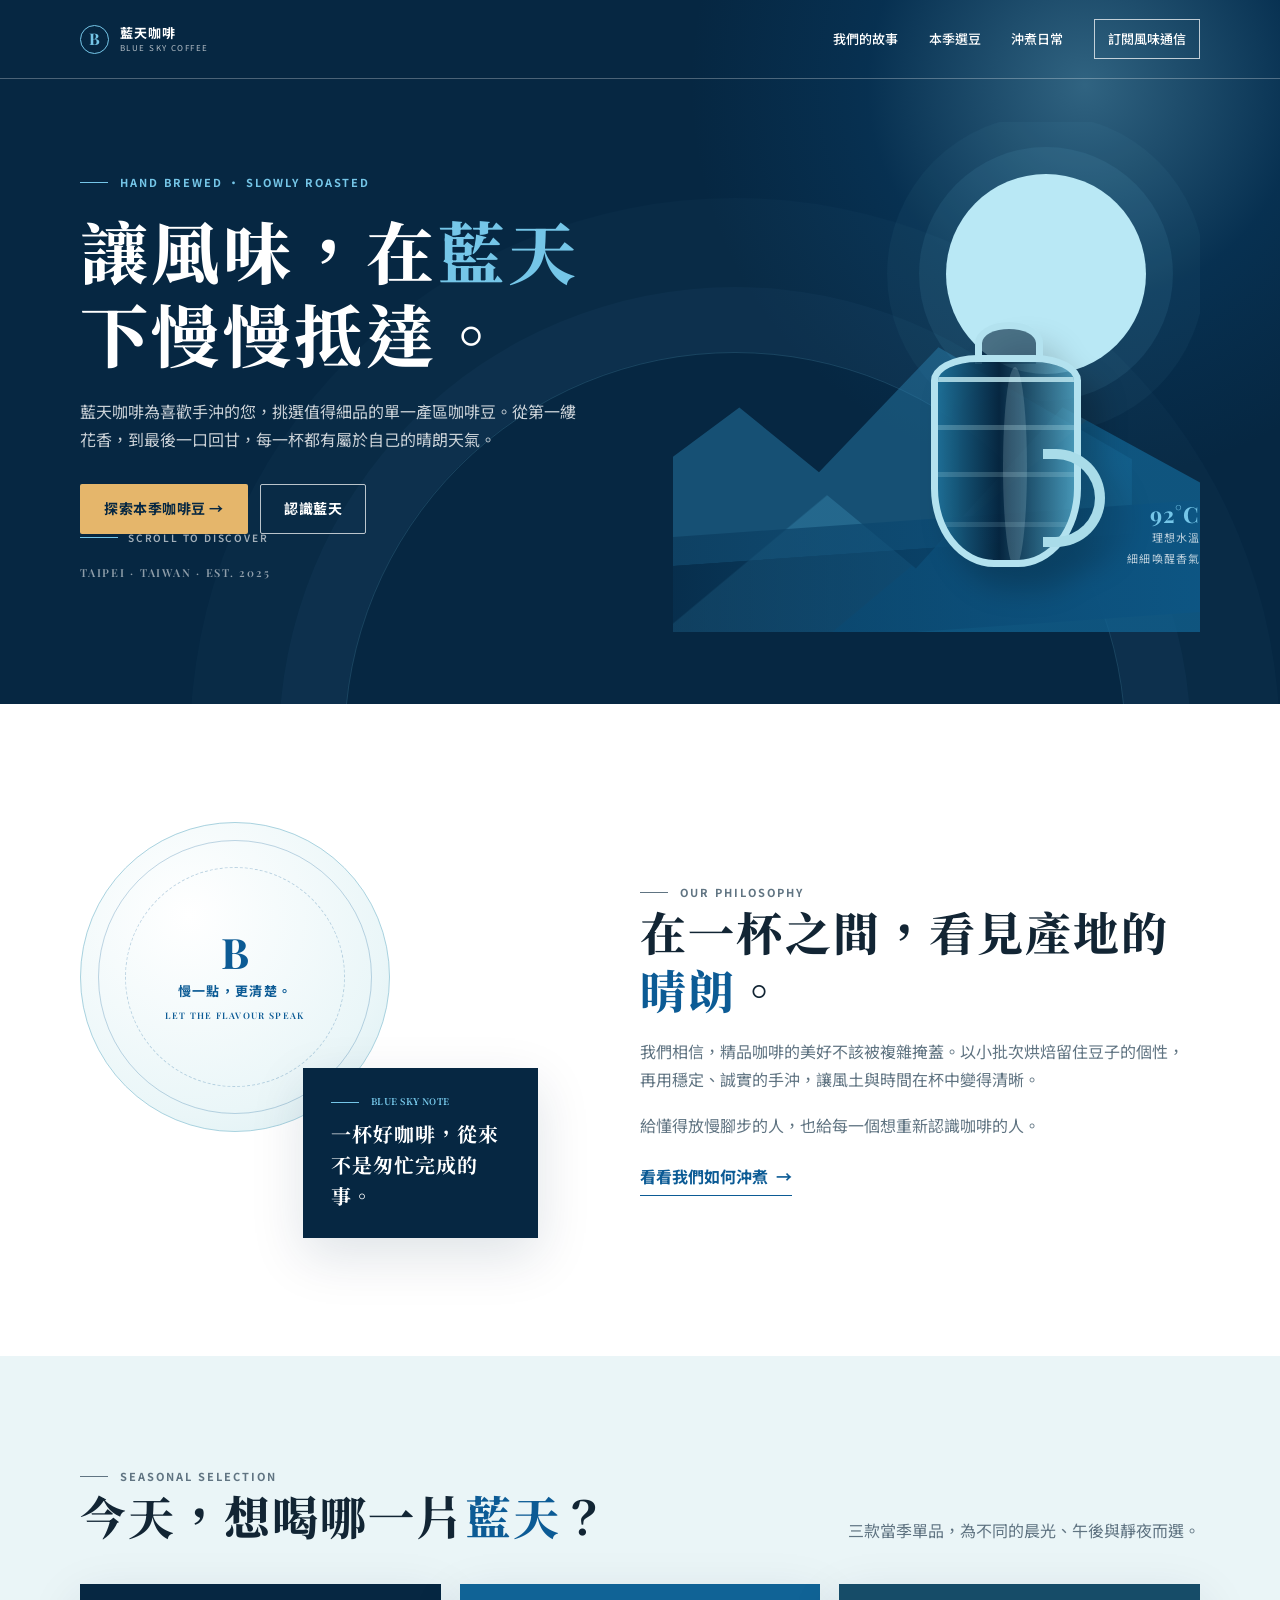
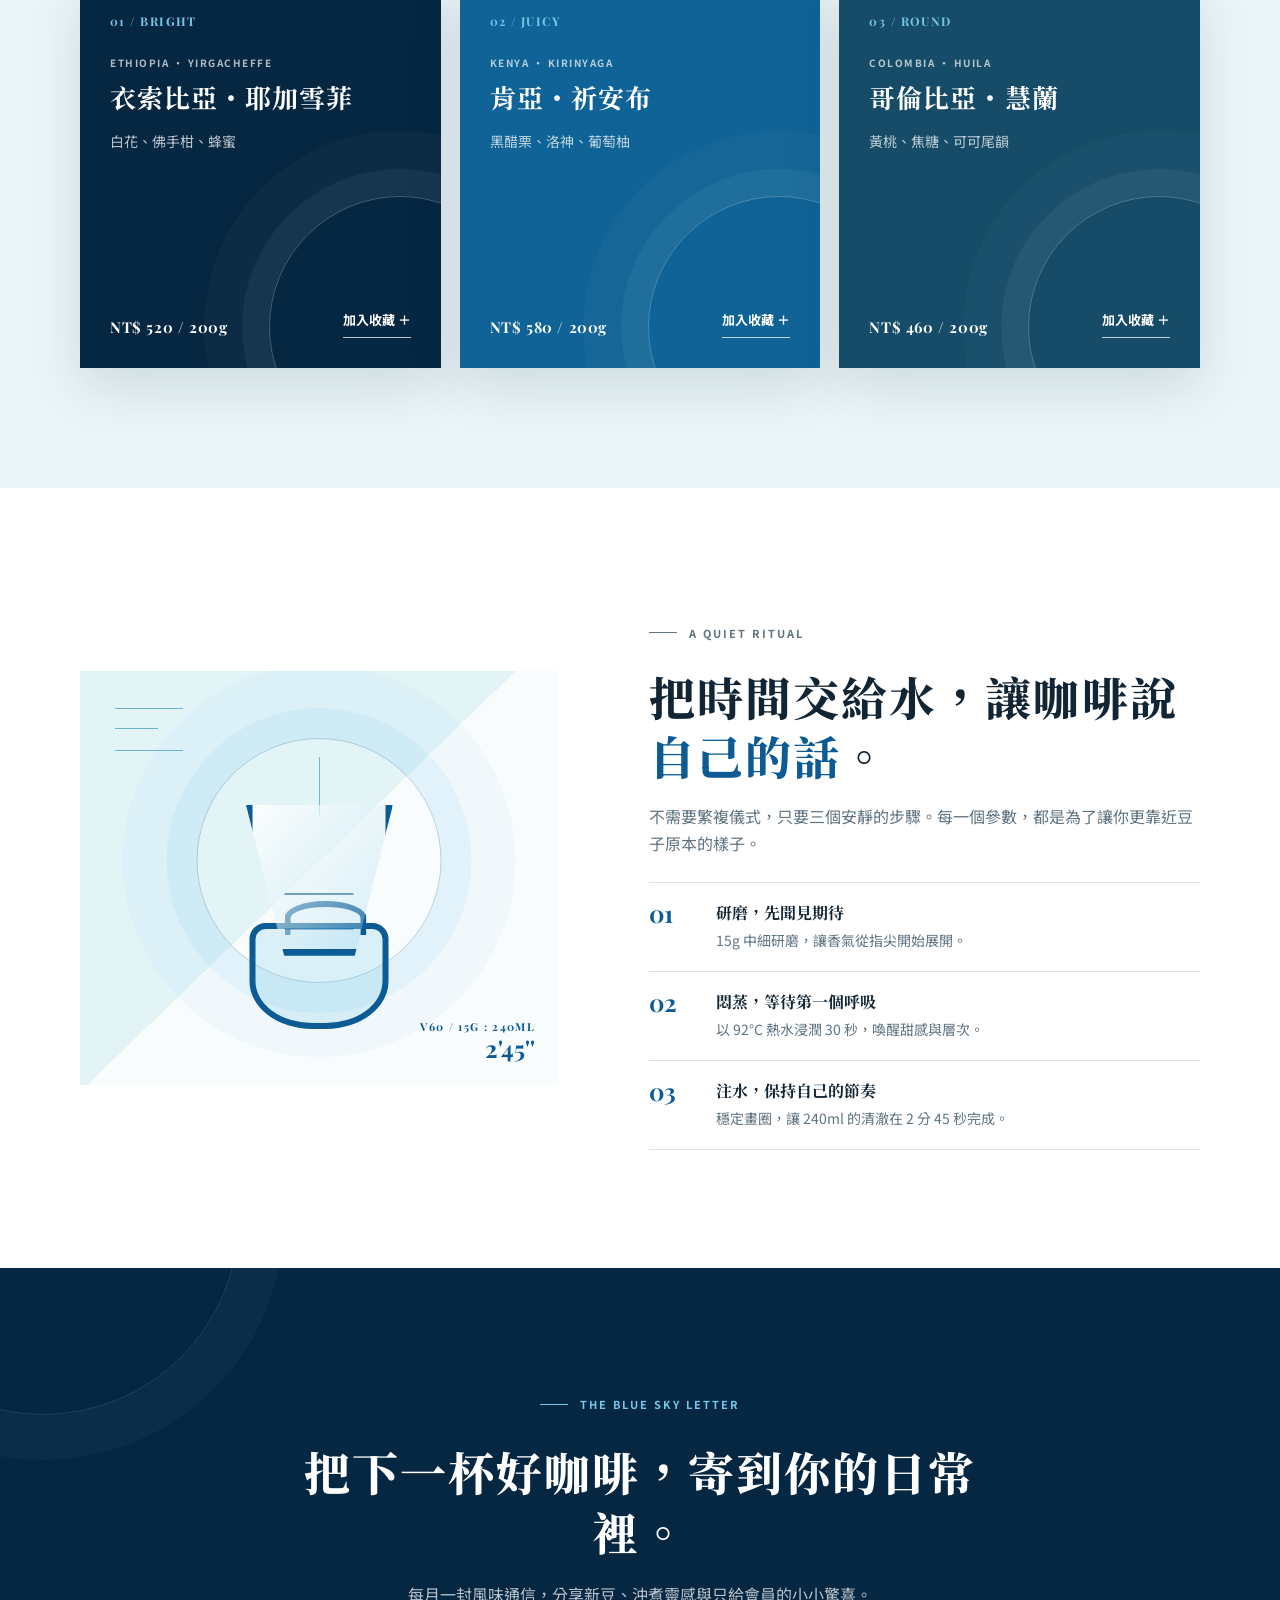
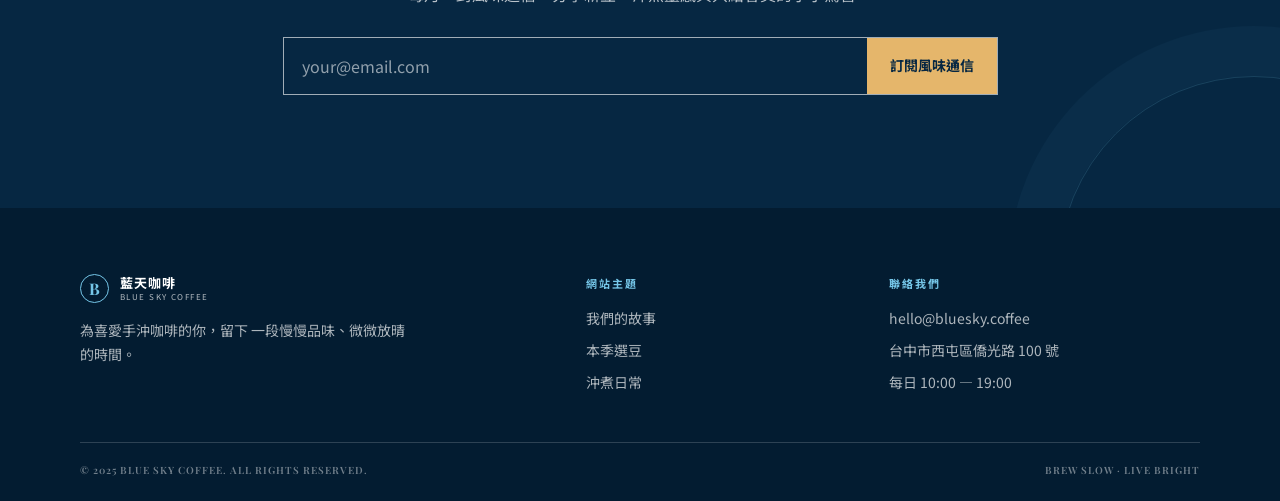
==== onepage/index.html @ cf9777ef "Initial commit" ====
<!doctype html>
<html lang="zh-Hant">
<head>
  <meta charset="UTF-8">
  <meta name="viewport" content="width=device-width, initial-scale=1.0">
  <meta name="description" content="藍天咖啡，為手沖咖啡愛好者挑選當季精品咖啡豆，讓每一杯都清澈、明亮、值得細品。">
  <title>藍天咖啡｜讓風味，慢慢抵達</title>
  <link rel="preconnect" href="https://fonts.googleapis.com">
  <link rel="preconnect" href="https://fonts.gstatic.com" crossorigin>
  <link href="https://fonts.googleapis.com/css2?family=Noto+Sans+TC:wght@400;500;600;700&family=Noto+Serif+TC:wght@600;700;800;900&family=Playfair+Display:wght@600;700&display=swap" rel="stylesheet">
  <style>
    :root {
      --navy: #062742;
      --blue: #0c5b95;
      --sky: #75c6e8;
      --mist: #eaf5f7;
      --cream: #fbfaf6;
      --ink: #122534;
      --muted: #607482;
      --line: #d7e4e8;
      --sand: #e5b66b;
      --shadow: 0 18px 50px rgba(6, 39, 66, .13);
    }

    * { box-sizing: border-box; }
    html { scroll-behavior: smooth; }
    body {
      margin: 0;
      color: var(--ink);
      background: var(--cream);
      font: 16px/1.7 "Noto Sans TC", sans-serif;
      -webkit-font-smoothing: antialiased;
    }
    a { color: inherit; text-decoration: none; }
    button, input { font: inherit; }
    button { cursor: pointer; }
    .wrap { width: min(1120px, calc(100% - 48px)); margin: 0 auto; }
    .eyebrow {
      display: flex;
      align-items: center;
      gap: 12px;
      margin: 0 0 18px;
      color: var(--blue);
      font-size: 11px;
      font-weight: 700;
      letter-spacing: .18em;
    }
    .eyebrow::before { width: 28px; height: 1px; background: currentColor; content: ""; }
    .section-title {
      margin: 0;
      font: 800 clamp(30px, 4vw, 46px)/1.28 "Noto Serif TC", serif;
      letter-spacing: .045em;
    }
    .text-blue { color: var(--blue); }
    .button, .outline-link {
      display: inline-flex;
      min-height: 50px;
      align-items: center;
      justify-content: center;
      padding: 10px 23px;
      border: 1px solid transparent;
      border-radius: 2px;
      font-size: 14px;
      font-weight: 700;
      letter-spacing: .04em;
      transition: transform .25s ease, background-color .25s ease, color .25s ease, border-color .25s ease;
    }
    .button:hover, .outline-link:hover { transform: translateY(-2px); }
    .button--sand { color: var(--navy); background: var(--sand); }
    .button--sand:hover { background: #f1cb8b; }
    .button--dark { color: var(--navy); background: #fff; }
    .outline-link { border-color: rgba(255,255,255,.72); color: #fff; }
    .outline-link:hover { color: var(--navy); background: #fff; }
    :focus-visible { outline: 3px solid var(--sky); outline-offset: 4px; }

    /* Header & hero */
    .site-header { position: absolute; z-index: 20; top: 0; left: 0; width: 100%; border-bottom: 1px solid rgba(255,255,255,.28); }
    .nav { min-height: 78px; display: flex; align-items: center; justify-content: space-between; gap: 20px; }
    .brand { display: inline-flex; align-items: center; gap: 11px; color: #fff; }
    .brand-mark { width: 29px; height: 29px; display: grid; place-items: center; border: 1px solid var(--sky); border-radius: 50%; color: var(--sky); font: 700 16px/1 "Playfair Display", serif; }
    .brand-copy { display: grid; line-height: 1.05; }
    .brand-copy strong { font-size: 13px; letter-spacing: .08em; }
    .brand-copy small { margin-top: 4px; font-size: 8px; letter-spacing: .18em; opacity: .7; }
    .nav-links { display: flex; align-items: center; gap: clamp(16px, 2.4vw, 31px); }
    .nav-links a { position: relative; color: #fff; font-size: 13px; font-weight: 500; white-space: nowrap; }
    .nav-links a:not(.nav-cta)::after { position: absolute; right: 0; bottom: -5px; left: auto; width: 0; height: 1px; background: var(--sky); content: ""; transition: width .25s ease; }
    .nav-links a:not(.nav-cta):hover::after { right: auto; left: 0; width: 100%; }
    .nav-links .nav-cta { padding: 8px 13px; border: 1px solid rgba(255,255,255,.72); }
    .nav-links .nav-cta:hover { color: var(--navy); background: #fff; }
    .menu-toggle { display: none; width: 42px; height: 42px; border: 1px solid rgba(255,255,255,.7); color: #fff; background: transparent; font-size: 23px; line-height: 1; }

    .hero { position: relative; min-height: 704px; overflow: hidden; color: #fff; background: var(--navy); isolation: isolate; }
    .hero::before { position: absolute; z-index: -2; top: -320px; right: -210px; width: 810px; height: 810px; border-radius: 50%; background: radial-gradient(circle, rgba(117,198,232,.38), rgba(12,91,149,.18) 38%, transparent 69%); content: ""; }
    .hero::after { position: absolute; z-index: -1; right: 12%; bottom: -430px; width: 780px; height: 780px; border: 1px solid rgba(117,198,232,.18); border-radius: 50%; box-shadow: 0 0 0 65px rgba(117,198,232,.035), 0 0 0 154px rgba(117,198,232,.025); content: ""; }
    .hero-grid { min-height: 704px; display: grid; grid-template-columns: 1.02fr .98fr; gap: 45px; align-items: center; padding: 122px 0 72px; }
    .hero-copy { position: relative; z-index: 2; }
    .hero .eyebrow { color: var(--sky); }
    .hero h1 { max-width: 650px; margin: 0 0 23px; font: 800 clamp(42px, 5.5vw, 68px)/1.22 "Noto Serif TC", serif; letter-spacing: .05em; }
    .hero h1 span { color: var(--sky); }
    .hero-lede { max-width: 500px; margin: 0; color: rgba(255,255,255,.79); font-size: 16px; }
    .hero-actions { display: flex; flex-wrap: wrap; gap: 12px; margin-top: 31px; }
    .hero-note { margin: 31px 0 0; color: rgba(255,255,255,.55); font: 600 11px/1.5 "Playfair Display", serif; letter-spacing: .16em; }
    .scroll-cue { position: absolute; bottom: 35px; left: 0; display: flex; align-items: center; gap: 10px; color: rgba(255,255,255,.63); font-size: 10px; font-weight: 600; letter-spacing: .18em; }
    .scroll-cue::before { width: 38px; height: 1px; background: var(--sky); content: ""; }

    .hero-art { position: relative; align-self: stretch; min-height: 470px; overflow: hidden; }
    .hero-art .sun { position: absolute; top: 52px; right: 54px; width: clamp(138px, 18vw, 200px); aspect-ratio: 1; border-radius: 50%; background: #b9e8f5; box-shadow: 0 0 0 27px rgba(117,198,232,.09), 0 0 0 59px rgba(117,198,232,.045); }
    .mountain { position: absolute; right: -11%; bottom: 6px; width: 116%; height: 260px; transform: skewY(-9deg); transform-origin: right bottom; background: linear-gradient(146deg, transparent 0 27%, rgba(61,145,184,.36) 27.3% 48%, rgba(17,97,143,.77) 48.3%); clip-path: polygon(0 62%, 28% 20%, 44% 57%, 68% 4%, 100% 57%, 100% 100%, 0 100%); }
    .mountain--back { right: 13%; bottom: 98px; width: 108%; height: 220px; opacity: .46; transform: skewY(-4deg); background: #2a81ae; clip-path: polygon(0 84%, 31% 30%, 45% 62%, 66% 9%, 100% 66%, 100% 100%, 0 100%); }
    .horizon { position: absolute; right: -4%; bottom: 0; width: 116%; height: 112px; background: linear-gradient(90deg, rgba(7,45,75,.5), #0d5684); transform: skewY(-4deg); }
    .coffee-vessel { position: absolute; z-index: 4; right: 18%; bottom: 36px; width: 192px; height: 274px; filter: drop-shadow(18px 22px 14px rgba(0,0,0,.22)); }
    .vessel-neck { position: absolute; top: 0; left: 62px; width: 68px; height: 42px; border: 7px solid #b3e2ef; border-bottom: 0; border-radius: 50% 50% 0 0; background: rgba(6,39,66,.62); }
    .vessel-body { position: absolute; top: 33px; left: 18px; width: 150px; height: 212px; border: 7px solid #b3e2ef; border-radius: 31% 31% 42% 42% / 12% 12% 37% 37%; background: linear-gradient(90deg, rgba(30,112,151,.9), rgba(5,35,60,.9) 45%, rgba(83,167,198,.8)); overflow: hidden; }
    .vessel-body::before { position: absolute; top: 15px; left: 0; width: 100%; height: 5px; background: rgba(197,237,244,.8); box-shadow: 0 48px rgba(197,237,244,.25), 0 95px rgba(197,237,244,.18), 0 145px rgba(197,237,244,.13); content: ""; }
    .vessel-body::after { position: absolute; top: 5px; left: 48%; width: 24px; height: 200px; border-radius: 50%; background: rgba(218,247,251,.17); content: ""; }
    .vessel-handle { position: absolute; right: 0; bottom: 49px; width: 62px; height: 98px; border: 10px solid #a9dce9; border-left: 0; border-radius: 0 53px 53px 0; }
    .art-label { position: absolute; z-index: 5; right: 0; bottom: 64px; display: grid; gap: 3px; color: rgba(255,255,255,.73); font-size: 11px; letter-spacing: .1em; text-align: right; }
    .art-label strong { color: var(--sky); font: 700 22px/1 "Playfair Display", serif; }

    /* Story */
    .story { padding: 118px 0; background: #fff; }
    .story-grid { display: grid; grid-template-columns: .9fr 1.1fr; gap: clamp(45px, 8vw, 105px); align-items: center; }
    .story-visual { position: relative; min-height: 416px; }
    .seal { position: absolute; top: 0; left: 0; width: 310px; height: 310px; display: grid; place-items: center; border: 1px solid #a8d2df; border-radius: 50%; color: var(--blue); background: radial-gradient(circle at 35% 30%, #fff 0, #eaf6f8 68%, #d9edf1 100%); }
    .seal::before, .seal::after { position: absolute; border: 1px solid rgba(12,91,149,.25); border-radius: 50%; content: ""; }
    .seal::before { inset: 17px; }
    .seal::after { inset: 44px; border-style: dashed; }
    .seal-inner { position: relative; z-index: 1; display: grid; gap: 7px; text-align: center; }
    .seal-inner b { font: 700 42px/1 "Playfair Display", serif; }
    .seal-inner span { font-size: 13px; font-weight: 700; letter-spacing: .1em; }
    .seal-inner small { font: 600 9px/1.5 "Playfair Display", serif; letter-spacing: .15em; }
    .blue-note { position: absolute; right: 0; bottom: 0; width: 235px; padding: 27px 28px; color: #fff; background: var(--navy); box-shadow: var(--shadow); }
    .blue-note .eyebrow { margin-bottom: 9px; color: var(--sky); font-size: 9px; }
    .blue-note p { margin: 0; font: 700 20px/1.55 "Noto Serif TC", serif; letter-spacing: .05em; }
    .story-copy p { margin: 19px 0 0; color: var(--muted); }
    .inline-link { display: inline-flex; align-items: center; gap: 8px; margin-top: 24px; padding-bottom: 5px; border-bottom: 1px solid var(--blue); color: var(--blue); font-weight: 700; }
    .inline-link:hover { color: var(--navy); }

    /* Coffee collection */
    .coffee { padding: 111px 0 120px; background: var(--mist); }
    .section-heading { display: flex; align-items: end; justify-content: space-between; gap: 40px; margin-bottom: 39px; }
    .section-heading p { max-width: 370px; margin: 0; color: var(--muted); }
    .coffee-grid { display: grid; grid-template-columns: repeat(3, 1fr); gap: 19px; }
    .coffee-card { position: relative; min-height: 384px; display: flex; flex-direction: column; overflow: hidden; padding: 30px; color: #fff; background: var(--navy); box-shadow: var(--shadow); }
    .coffee-card:nth-child(2) { background: #106396; }
    .coffee-card:nth-child(3) { background: #164c68; }
    .coffee-card::after { position: absolute; right: -90px; bottom: -90px; width: 260px; height: 260px; border: 1px solid rgba(255,255,255,.24); border-radius: 50%; box-shadow: 0 0 0 27px rgba(255,255,255,.045), 0 0 0 65px rgba(255,255,255,.025); content: ""; }
    .card-top, .coffee-card h3, .flavour, .card-footer { position: relative; z-index: 1; }
    .card-top { color: var(--sky); font: 700 12px/1.3 "Playfair Display", serif; letter-spacing: .12em; }
    .origin { margin: 25px 0 8px; color: rgba(255,255,255,.69); font-size: 10px; font-weight: 700; letter-spacing: .15em; }
    .coffee-card h3 { margin: 0; font: 700 26px/1.38 "Noto Serif TC", serif; letter-spacing: .04em; }
    .flavour { margin: 15px 0 0; color: rgba(255,255,255,.73); font-size: 14px; }
    .card-footer { display: flex; align-items: end; justify-content: space-between; gap: 14px; margin-top: auto; }
    .price { font: 700 15px/1.3 "Playfair Display", serif; letter-spacing: .04em; }
    .save-coffee { padding: 0 0 5px; border: 0; border-bottom: 1px solid rgba(255,255,255,.72); color: #fff; background: transparent; font-size: 13px; font-weight: 700; white-space: nowrap; transition: color .2s, border-color .2s; }
    .save-coffee:hover { border-color: var(--sand); color: var(--sand); }

    /* Brew */
    .brew { padding: 118px 0; background: #fff; }
    .brew-grid { display: grid; grid-template-columns: .93fr 1.07fr; gap: clamp(42px, 8vw, 90px); align-items: center; }
    .brew-art { position: relative; height: 414px; overflow: hidden; background: linear-gradient(136deg, #e3f4f7 0 48%, #f8fcfc 48% 100%); }
    .brew-art::before { position: absolute; top: 37px; left: 35px; width: 68px; height: 41px; border-top: 1px solid #6cb4ce; border-bottom: 1px solid #6cb4ce; content: ""; }
    .brew-art::after { position: absolute; top: 57px; left: 35px; width: 43px; border-top: 1px solid #6cb4ce; content: ""; }
    .water-rings { position: absolute; top: 67px; left: 50%; width: 245px; height: 245px; border: 1px solid rgba(12,91,149,.27); border-radius: 50%; transform: translateX(-50%); box-shadow: 0 0 0 30px rgba(117,198,232,.12), 0 0 0 74px rgba(117,198,232,.065); }
    .water-rings::before { position: absolute; top: 18px; left: 50%; width: 1px; height: 58px; background: #6bb8d1; content: ""; transform: translateX(-50%); }
    .dripper { position: absolute; z-index: 2; top: 134px; left: 50%; width: 147px; height: 151px; border: 7px solid var(--blue); border-top: 0; background: linear-gradient(130deg, rgba(255,255,255,.85), rgba(117,198,232,.25)); clip-path: polygon(0 0, 100% 0, 74% 100%, 26% 100%); transform: translateX(-50%); }
    .dripper::after { position: absolute; right: 32px; bottom: 19px; left: 32px; height: 33px; border-top: 2px solid rgba(12,91,149,.55); border-bottom: 2px solid rgba(12,91,149,.35); content: ""; }
    .carafe { position: absolute; z-index: 1; bottom: 56px; left: 50%; width: 139px; height: 106px; border: 6px solid var(--blue); border-radius: 16px 16px 45% 45%; background: rgba(117,198,232,.23); transform: translateX(-50%); }
    .carafe::before { position: absolute; top: -28px; left: 29px; width: 70px; height: 28px; border: 6px solid var(--blue); border-bottom: 0; border-radius: 50% 50% 0 0; content: ""; }
    .brew-caption { position: absolute; right: 24px; bottom: 19px; color: var(--blue); text-align: right; }
    .brew-caption span { display: block; font: 700 11px/1.5 "Playfair Display", serif; letter-spacing: .12em; }
    .brew-caption strong { font: 700 24px/1.1 "Playfair Display", serif; }
    .brew-copy > p { margin: 18px 0 25px; color: var(--muted); }
    .brew-steps { border-top: 1px solid var(--line); }
    .brew-step { display: grid; grid-template-columns: 52px 1fr; gap: 15px; padding: 18px 0; border-bottom: 1px solid var(--line); }
    .step-number { color: var(--blue); font: 700 24px/1 "Playfair Display", serif; }
    .brew-step h3 { margin: 0; font: 700 16px/1.5 "Noto Serif TC", serif; }
    .brew-step p { margin: 4px 0 0; color: var(--muted); font-size: 14px; }

    /* Subscribe and footer */
    .visit { position: relative; overflow: hidden; padding: 108px 0 113px; color: #fff; text-align: center; background: var(--navy); }
    .visit::before, .visit::after { position: absolute; width: 390px; height: 390px; border: 1px solid rgba(117,198,232,.17); border-radius: 50%; content: ""; }
    .visit::before { top: -245px; left: -153px; box-shadow: 0 0 0 45px rgba(117,198,232,.035); }
    .visit::after { right: -170px; bottom: -260px; box-shadow: 0 0 0 50px rgba(117,198,232,.035); }
    .visit .wrap { position: relative; z-index: 1; max-width: 715px; }
    .visit .eyebrow { justify-content: center; color: var(--sky); }
    .visit h2 { margin: 0; font: 800 clamp(30px, 4vw, 46px)/1.3 "Noto Serif TC", serif; letter-spacing: .045em; }
    .visit p { max-width: 510px; margin: 19px auto 29px; color: rgba(255,255,255,.72); }
    .subscribe-form { display: flex; min-height: 58px; border: 1px solid rgba(255,255,255,.62); }
    .subscribe-form input { min-width: 0; flex: 1; padding: 0 18px; border: 0; color: #fff; outline: none; background: transparent; }
    .subscribe-form input::placeholder { color: rgba(255,255,255,.56); }
    .subscribe-form button { padding: 0 23px; border: 0; color: var(--navy); background: var(--sand); font-size: 14px; font-weight: 700; white-space: nowrap; transition: background .2s; }
    .subscribe-form button:hover { background: #f1cb8b; }
    .site-footer { padding: 66px 0 23px; color: rgba(255,255,255,.68); background: #031c31; }
    .footer-grid { display: grid; grid-template-columns: 1.45fr .8fr 1fr; gap: 55px; padding-bottom: 48px; }
    .footer-brand .brand { margin-bottom: 16px; }
    .footer-brand p { max-width: 330px; margin: 0; font-size: 14px; }
    .footer-title { margin: 0 0 14px; color: var(--sky); font-size: 11px; font-weight: 700; letter-spacing: .18em; }
    .footer-links { display: grid; gap: 8px; font-size: 14px; }
    .footer-links a:hover { color: var(--sky); }
    .footer-links address { font-style: normal; }
    .footer-bottom { display: flex; justify-content: space-between; gap: 20px; padding-top: 20px; border-top: 1px solid rgba(255,255,255,.17); color: rgba(255,255,255,.44); font: 600 10px/1.5 "Playfair Display", serif; letter-spacing: .1em; }

    .toast { position: fixed; z-index: 50; right: 22px; bottom: 22px; max-width: min(370px, calc(100vw - 44px)); padding: 14px 18px; border-left: 3px solid var(--sand); color: #fff; background: var(--navy); box-shadow: var(--shadow); font-size: 14px; opacity: 0; pointer-events: none; transform: translateY(12px); transition: opacity .25s ease, transform .25s ease; }
    .toast.show { opacity: 1; transform: translateY(0); }
    .reveal { opacity: 0; transform: translateY(18px); transition: opacity .65s ease, transform .65s ease; }
    .reveal.visible { opacity: 1; transform: translateY(0); }

    @media (max-width: 820px) {
      .menu-toggle { display: grid; place-items: center; }
      .nav { position: relative; }
      .nav-links { position: absolute; top: 78px; right: -24px; left: -24px; max-height: 0; display: grid; gap: 0; overflow: hidden; background: #05233c; transition: max-height .35s ease; }
      .nav-links.open { max-height: 300px; border-top: 1px solid rgba(255,255,255,.16); }
      .nav-links a { display: block; padding: 13px 24px; }
      .nav-links .nav-cta { margin: 5px 24px 15px; padding: 10px 13px; text-align: center; }
      .hero { min-height: 710px; }
      .hero-grid { min-height: 710px; grid-template-columns: 1fr; gap: 0; padding: 118px 0 43px; }
      .hero-art { min-height: 276px; margin-top: -9px; }
      .hero-art .sun { top: 19px; right: 20%; width: 130px; }
      .mountain { height: 180px; }
      .mountain--back { bottom: 69px; height: 150px; }
      .coffee-vessel { right: 17%; bottom: -12px; transform: scale(.72); transform-origin: bottom right; }
      .art-label { display: none; }
      .scroll-cue { display: none; }
      .story-grid, .brew-grid { grid-template-columns: 1fr; }
      .story-visual { max-width: 525px; width: 100%; min-height: 400px; }
      .coffee-grid { grid-template-columns: repeat(2, 1fr); }
      .coffee-card:nth-child(3) { grid-column: span 2; }
      .footer-grid { grid-template-columns: 1fr 1fr; }
      .footer-brand { grid-column: 1 / -1; }
    }
    @media (max-width: 560px) {
      .wrap { width: calc(100% - 34px); }
      .nav-links { right: -17px; left: -17px; }
      .hero { min-height: 680px; }
      .hero-grid { min-height: 680px; padding-top: 106px; }
      .hero h1 { font-size: 40px; }
      .hero-lede { font-size: 14px; }
      .hero-actions { gap: 9px; margin-top: 24px; }
      .hero-actions .button, .hero-actions .outline-link { min-height: 46px; padding: 8px 15px; font-size: 13px; }
      .hero-note { margin-top: 21px; }
      .hero-art { min-height: 219px; }
      .hero-art .sun { width: 92px; }
      .coffee-vessel { right: 5%; bottom: -48px; transform: scale(.57); }
      .story, .coffee, .brew { padding: 76px 0; }
      .seal { width: 245px; height: 245px; }
      .seal-inner b { font-size: 35px; }
      .story-visual { min-height: 347px; }
      .blue-note { width: 185px; padding: 20px; }
      .blue-note p { font-size: 16px; }
      .section-heading { display: block; margin-bottom: 28px; }
      .section-heading p { margin-top: 14px; font-size: 14px; }
      .coffee-grid { grid-template-columns: 1fr; }
      .coffee-card, .coffee-card:nth-child(3) { min-height: 330px; grid-column: auto; }
      .coffee-card { padding: 25px; }
      .brew-art { height: 310px; }
      .water-rings { top: 45px; width: 178px; height: 178px; box-shadow: 0 0 0 23px rgba(117,198,232,.12), 0 0 0 53px rgba(117,198,232,.065); }
      .dripper { top: 95px; transform: translateX(-50%) scale(.75); }
      .carafe { bottom: 37px; transform: translateX(-50%) scale(.75); }
      .visit { padding: 76px 0; }
      .subscribe-form { display: grid; gap: 0; border: 0; }
      .subscribe-form input { min-height: 54px; border: 1px solid rgba(255,255,255,.62); }
      .subscribe-form button { min-height: 54px; margin-top: 10px; }
      .footer-grid { grid-template-columns: 1fr; gap: 33px; }
      .footer-brand { grid-column: auto; }
      .footer-bottom { display: grid; gap: 8px; }
    }
    @media (prefers-reduced-motion: reduce) {
      html { scroll-behavior: auto; }
      *, *::before, *::after { transition-duration: .01ms !important; animation-duration: .01ms !important; animation-iteration-count: 1 !important; }
      .reveal { opacity: 1; transform: none; }
    }
  </style>
</head>
<body>
  <header class="site-header" id="top">
    <nav class="nav wrap" aria-label="主要導覽">
      <a class="brand" href="#top" aria-label="回到藍天咖啡首頁">
        <span class="brand-mark" aria-hidden="true">B</span>
        <span class="brand-copy"><strong>藍天咖啡</strong><small>BLUE SKY COFFEE</small></span>
      </a>
      <button class="menu-toggle" type="button" aria-controls="navLinks" aria-expanded="false" aria-label="開啟導覽選單">☰</button>
      <div class="nav-links" id="navLinks">
        <a href="#story">我們的故事</a>
        <a href="#coffee">本季選豆</a>
        <a href="#brew">沖煮日常</a>
        <a class="nav-cta" href="#visit">訂閱風味通信</a>
      </div>
    </nav>
  </header>

  <main>
    <section class="hero" aria-labelledby="heroTitle">
      <div class="wrap hero-grid">
        <div class="hero-copy">
          <p class="eyebrow">HAND BREWED · SLOWLY ROASTED</p>
          <h1 id="heroTitle">讓風味，在<span>藍天</span>下慢慢抵達。</h1>
          <p class="hero-lede">藍天咖啡為喜歡手沖的您，挑選值得細品的單一產區咖啡豆。從第一縷花香，到最後一口回甘，每一杯都有屬於自己的晴朗天氣。</p>
          <div class="hero-actions">
            <a class="button button--sand" href="#coffee">探索本季咖啡豆 →</a>
            <a class="outline-link" href="#story">認識藍天</a>
          </div>
          <p class="hero-note">TAIPEI · TAIWAN · EST. 2025</p>
          <span class="scroll-cue">SCROLL TO DISCOVER</span>
        </div>
        <div class="hero-art" aria-hidden="true">
          <div class="sun"></div>
          <div class="mountain mountain--back"></div>
          <div class="mountain"></div>
          <div class="horizon"></div>
          <div class="coffee-vessel"><div class="vessel-neck"></div><div class="vessel-body"></div><div class="vessel-handle"></div></div>
          <div class="art-label"><strong>92°C</strong><span>理想水溫</span><span>細細喚醒香氣</span></div>
        </div>
      </div>
    </section>

    <section class="story" id="story" aria-labelledby="storyTitle">
      <div class="wrap story-grid">
        <div class="story-visual reveal" aria-hidden="true">
          <div class="seal"><div class="seal-inner"><b>B</b><span>慢一點，更清楚。</span><small>LET THE FLAVOUR SPEAK</small></div></div>
          <aside class="blue-note"><p class="eyebrow">BLUE SKY NOTE</p><p>一杯好咖啡，從來不是匆忙完成的事。</p></aside>
        </div>
        <div class="story-copy reveal">
          <p class="eyebrow">OUR PHILOSOPHY</p>
          <h2 class="section-title" id="storyTitle">在一杯之間，看見產地的<span class="text-blue">晴朗</span>。</h2>
          <p>我們相信，精品咖啡的美好不該被複雜掩蓋。以小批次烘焙留住豆子的個性，再用穩定、誠實的手沖，讓風土與時間在杯中變得清晰。</p>
          <p>給懂得放慢腳步的人，也給每一個想重新認識咖啡的人。</p>
          <a class="inline-link" href="#brew">看看我們如何沖煮 <span aria-hidden="true">→</span></a>
        </div>
      </div>
    </section>

    <section class="coffee" id="coffee" aria-labelledby="coffeeTitle">
      <div class="wrap">
        <div class="section-heading reveal">
          <div><p class="eyebrow">SEASONAL SELECTION</p><h2 class="section-title" id="coffeeTitle">今天，想喝哪一片<span class="text-blue">藍天</span>？</h2></div>
          <p>三款當季單品，為不同的晨光、午後與靜夜而選。</p>
        </div>
        <div class="coffee-grid">
          <article class="coffee-card reveal">
            <div class="card-top">01 / BRIGHT</div><p class="origin">ETHIOPIA · YIRGACHEFFE</p><h3>衣索比亞・耶加雪菲</h3><p class="flavour">白花、佛手柑、蜂蜜</p>
            <div class="card-footer"><span class="price">NT$ 520 / 200g</span><button class="save-coffee" type="button" data-coffee="衣索比亞・耶加雪菲">加入收藏 ＋</button></div>
          </article>
          <article class="coffee-card reveal">
            <div class="card-top">02 / JUICY</div><p class="origin">KENYA · KIRINYAGA</p><h3>肯亞・祈安布</h3><p class="flavour">黑醋栗、洛神、葡萄柚</p>
            <div class="card-footer"><span class="price">NT$ 580 / 200g</span><button class="save-coffee" type="button" data-coffee="肯亞・祈安布">加入收藏 ＋</button></div>
          </article>
          <article class="coffee-card reveal">
            <div class="card-top">03 / ROUND</div><p class="origin">COLOMBIA · HUILA</p><h3>哥倫比亞・慧蘭</h3><p class="flavour">黃桃、焦糖、可可尾韻</p>
            <div class="card-footer"><span class="price">NT$ 460 / 200g</span><button class="save-coffee" type="button" data-coffee="哥倫比亞・慧蘭">加入收藏 ＋</button></div>
          </article>
        </div>
      </div>
    </section>

    <section class="brew" id="brew" aria-labelledby="brewTitle">
      <div class="wrap brew-grid">
        <div class="brew-art reveal" aria-hidden="true"><div class="water-rings"></div><div class="dripper"></div><div class="carafe"></div><div class="brew-caption"><span>V60 / 15G : 240ML</span><strong>2'45''</strong></div></div>
        <div class="brew-copy reveal">
          <p class="eyebrow">A QUIET RITUAL</p>
          <h2 class="section-title" id="brewTitle">把時間交給水，讓咖啡說<span class="text-blue">自己的話</span>。</h2>
          <p>不需要繁複儀式，只要三個安靜的步驟。每一個參數，都是為了讓你更靠近豆子原本的樣子。</p>
          <div class="brew-steps">
            <div class="brew-step"><span class="step-number">01</span><div><h3>研磨，先聞見期待</h3><p>15g 中細研磨，讓香氣從指尖開始展開。</p></div></div>
            <div class="brew-step"><span class="step-number">02</span><div><h3>悶蒸，等待第一個呼吸</h3><p>以 92°C 熱水浸潤 30 秒，喚醒甜感與層次。</p></div></div>
            <div class="brew-step"><span class="step-number">03</span><div><h3>注水，保持自己的節奏</h3><p>穩定畫圈，讓 240ml 的清澈在 2 分 45 秒完成。</p></div></div>
          </div>
        </div>
      </div>
    </section>

    <section class="visit" id="visit" aria-labelledby="visitTitle">
      <div class="wrap reveal">
        <p class="eyebrow">THE BLUE SKY LETTER</p>
        <h2 id="visitTitle">把下一杯好咖啡，寄到你的日常裡。</h2>
        <p>每月一封風味通信，分享新豆、沖煮靈感與只給會員的小小驚喜。</p>
        <form class="subscribe-form" id="subscribeForm">
          <input type="email" aria-label="電子郵件地址" placeholder="your@email.com" required>
          <button type="submit">訂閱風味通信</button>
        </form>
      </div>
    </section>
  </main>

  <footer class="site-footer">
    <div class="wrap footer-grid">
      <div class="footer-brand"><a class="brand" href="#top" aria-label="回到藍天咖啡首頁"><span class="brand-mark" aria-hidden="true">B</span><span class="brand-copy"><strong>藍天咖啡</strong><small>BLUE SKY COFFEE</small></span></a><p>為喜愛手沖咖啡的你，留下 一段慢慢品味、微微放晴的時間。</p></div>
      <div><p class="footer-title">網站主題</p><div class="footer-links"><a href="#story">我們的故事</a><a href="#coffee">本季選豆</a><a href="#brew">沖煮日常</a></div></div>
      <div><p class="footer-title">聯絡我們</p><div class="footer-links"><a href="mailto:hello@bluesky.coffee">hello@bluesky.coffee</a><address>台中市西屯區僑光路 100 號</address><span>每日 10:00 — 19:00</span></div></div>
    </div>
    <div class="wrap footer-bottom"><span>© 2025 BLUE SKY COFFEE. ALL RIGHTS RESERVED.</span><span>BREW SLOW · LIVE BRIGHT</span></div>
  </footer>
  <div class="toast" role="status" aria-live="polite"></div>

  <script>
    (() => {
      const menuButton = document.querySelector('.menu-toggle');
      const navLinks = document.querySelector('.nav-links');
      const toast = document.querySelector('.toast');
      let toastTimer;

      const closeMenu = () => {
        navLinks.classList.remove('open');
        menuButton.setAttribute('aria-expanded', 'false');
        menuButton.setAttribute('aria-label', '開啟導覽選單');
        menuButton.textContent = '☰';
      };
      menuButton.addEventListener('click', () => {
        const opening = !navLinks.classList.contains('open');
        navLinks.classList.toggle('open', opening);
        menuButton.setAttribute('aria-expanded', String(opening));
        menuButton.setAttribute('aria-label', opening ? '關閉導覽選單' : '開啟導覽選單');
        menuButton.textContent = opening ? '×' : '☰';
      });
      navLinks.querySelectorAll('a').forEach(link => link.addEventListener('click', closeMenu));

      const showToast = message => {
        clearTimeout(toastTimer);
        toast.textContent = message;
        toast.classList.add('show');
        toastTimer = setTimeout(() => toast.classList.remove('show'), 2600);
      };
      document.querySelectorAll('[data-coffee]').forEach(button => {
        button.addEventListener('click', () => showToast(`已將「${button.dataset.coffee}」加入你的收藏。`));
      });
      document.querySelector('#subscribeForm').addEventListener('submit', event => {
        event.preventDefault();
        event.currentTarget.reset();
        showToast('謝謝訂閱，下一封晴朗的風味通信即將寄出。');
      });

      const revealItems = document.querySelectorAll('.reveal');
      const reducedMotion = window.matchMedia('(prefers-reduced-motion: reduce)').matches;
      if (!('IntersectionObserver' in window) || reducedMotion) {
        revealItems.forEach(item => item.classList.add('visible'));
      } else {
        const observer = new IntersectionObserver(entries => {
          entries.forEach(entry => {
            if (entry.isIntersecting) {
              entry.target.classList.add('visible');
              observer.unobserve(entry.target);
            }
          });
        }, { threshold: .12 });
        revealItems.forEach(item => observer.observe(item));
      }
    })();
  </script>
</body>
</html>
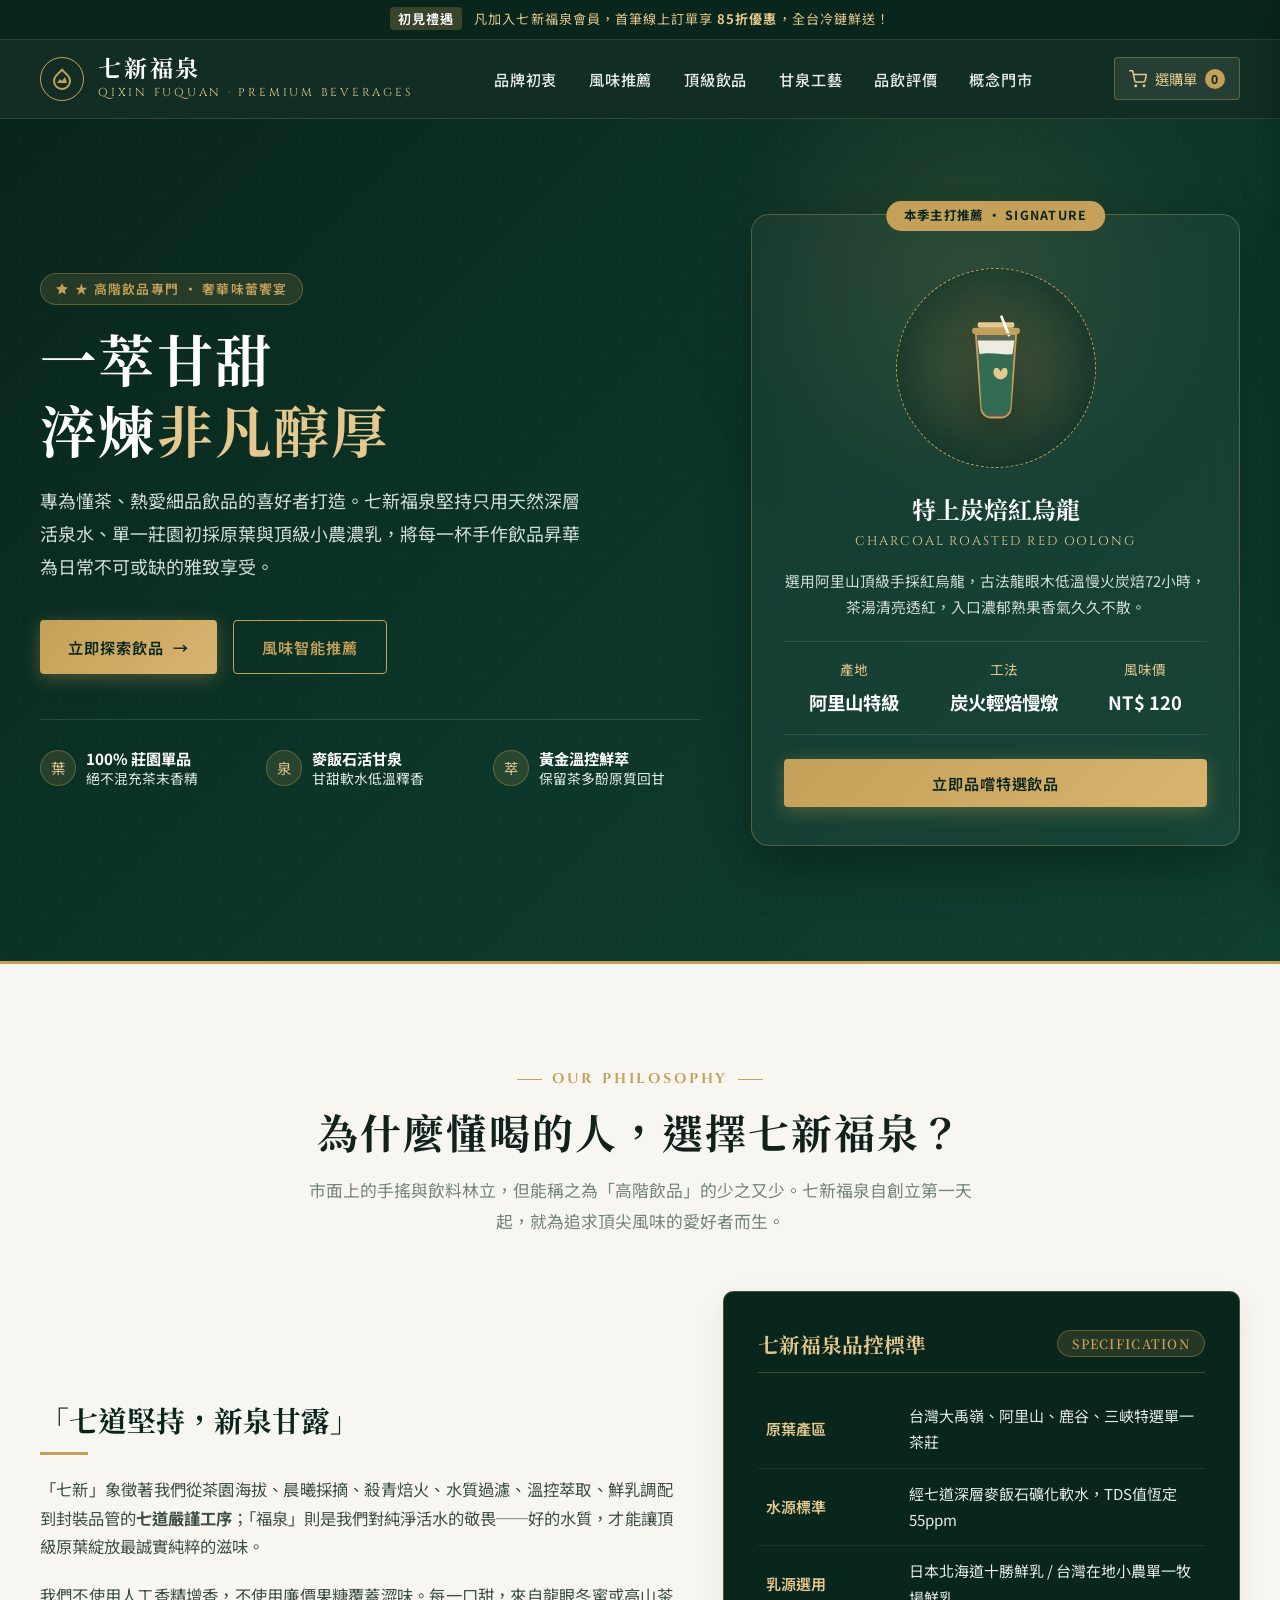
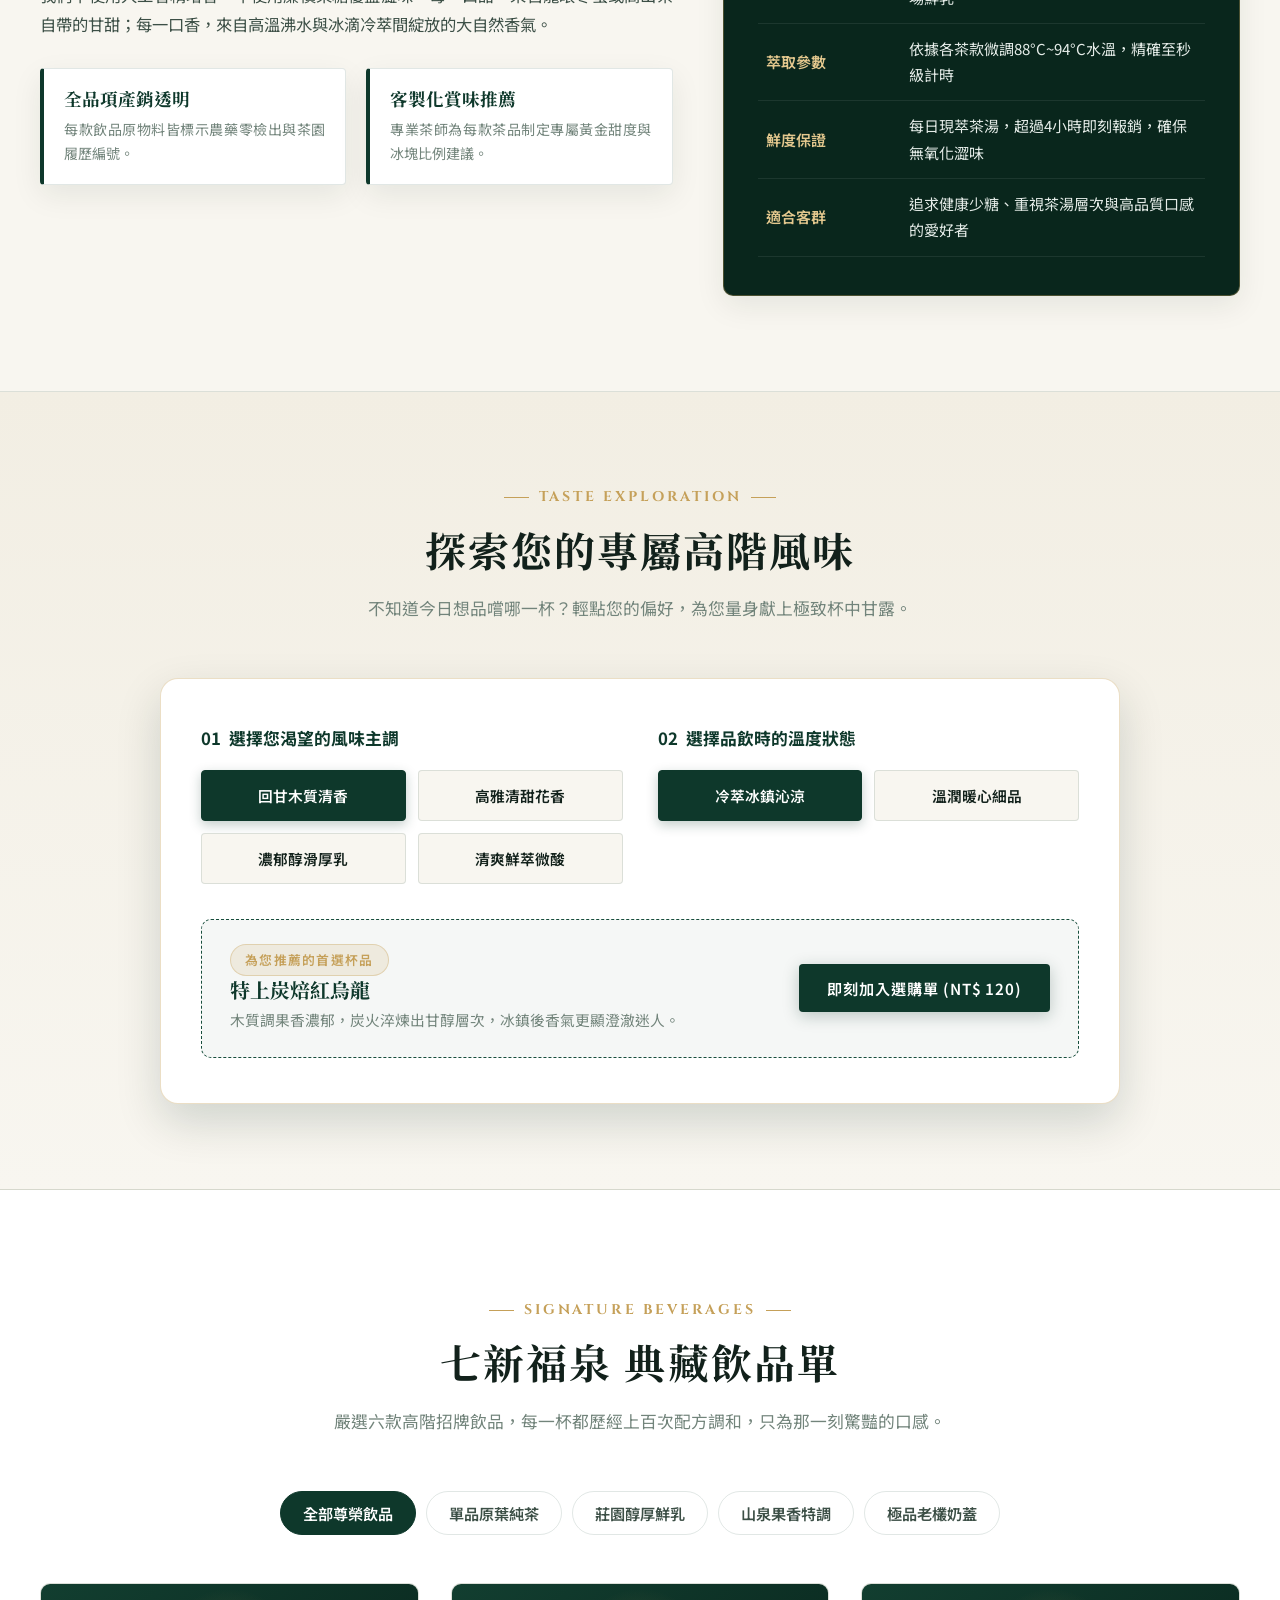
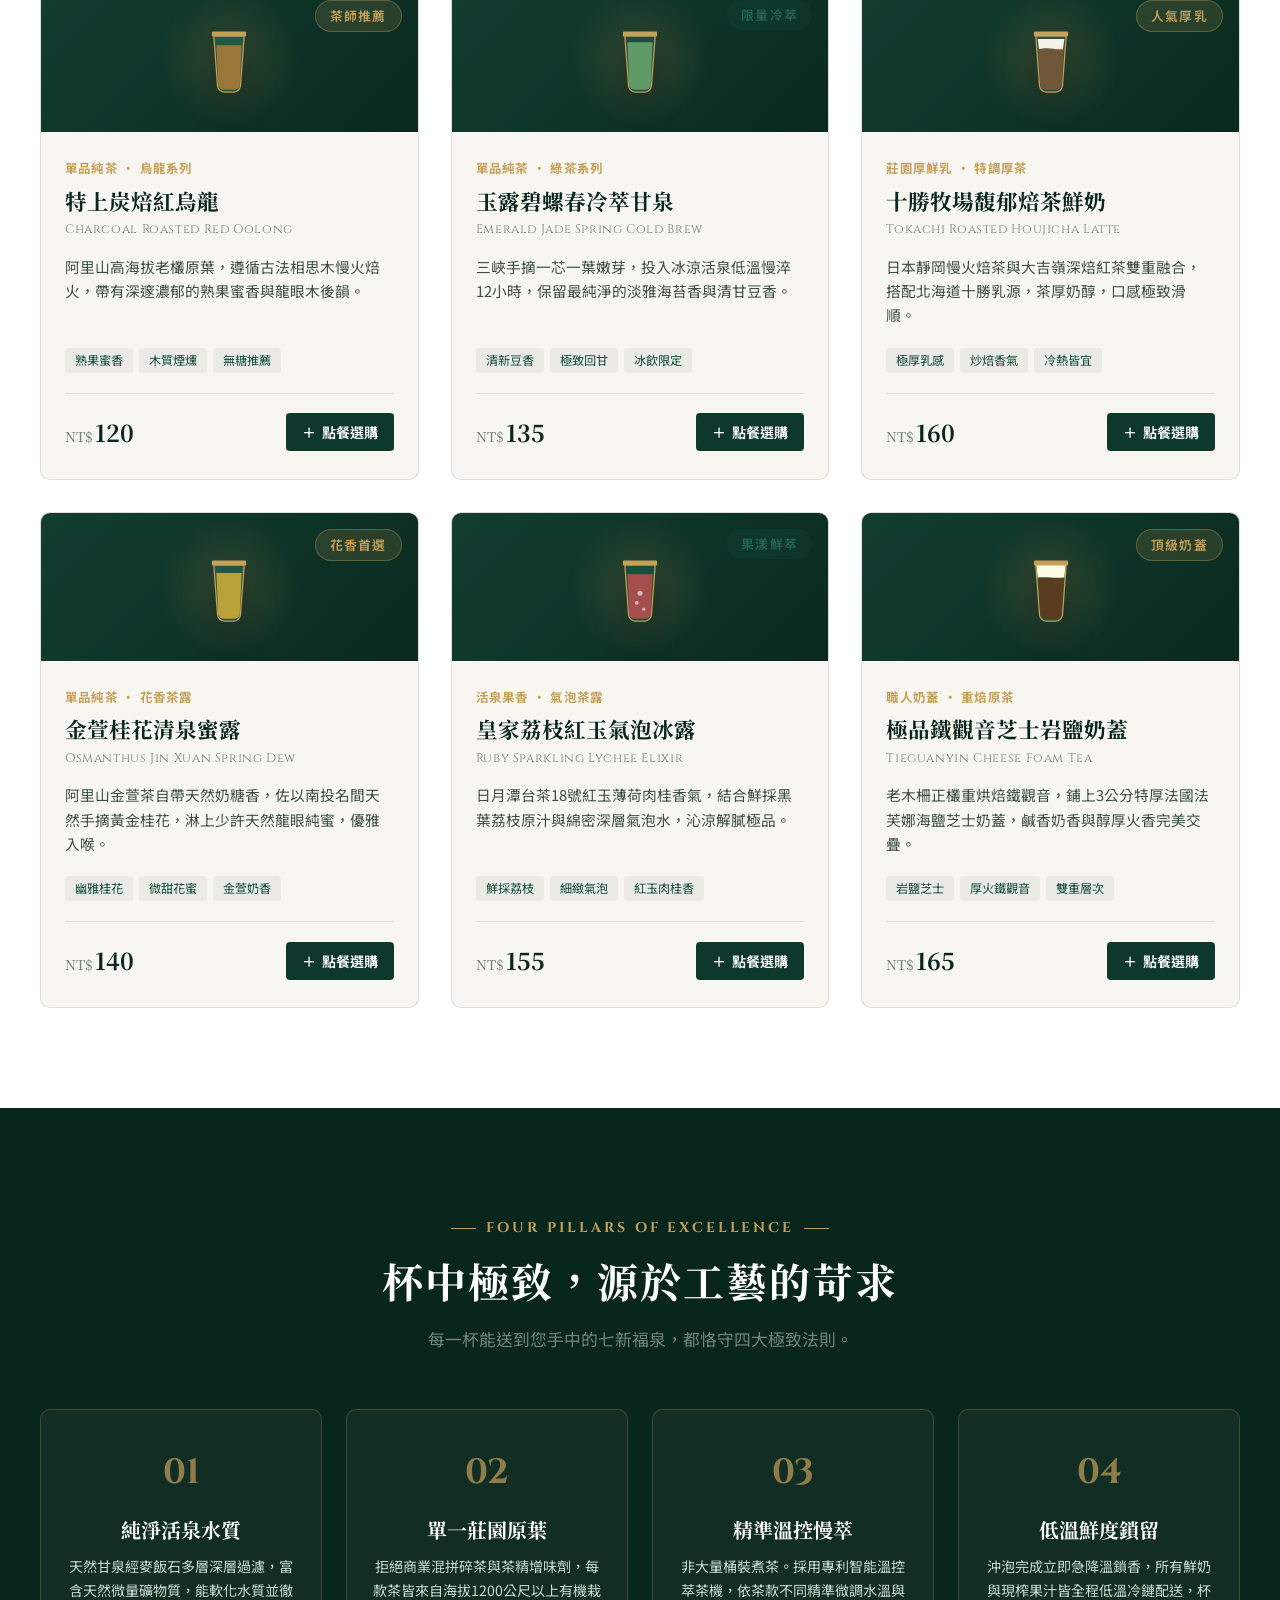
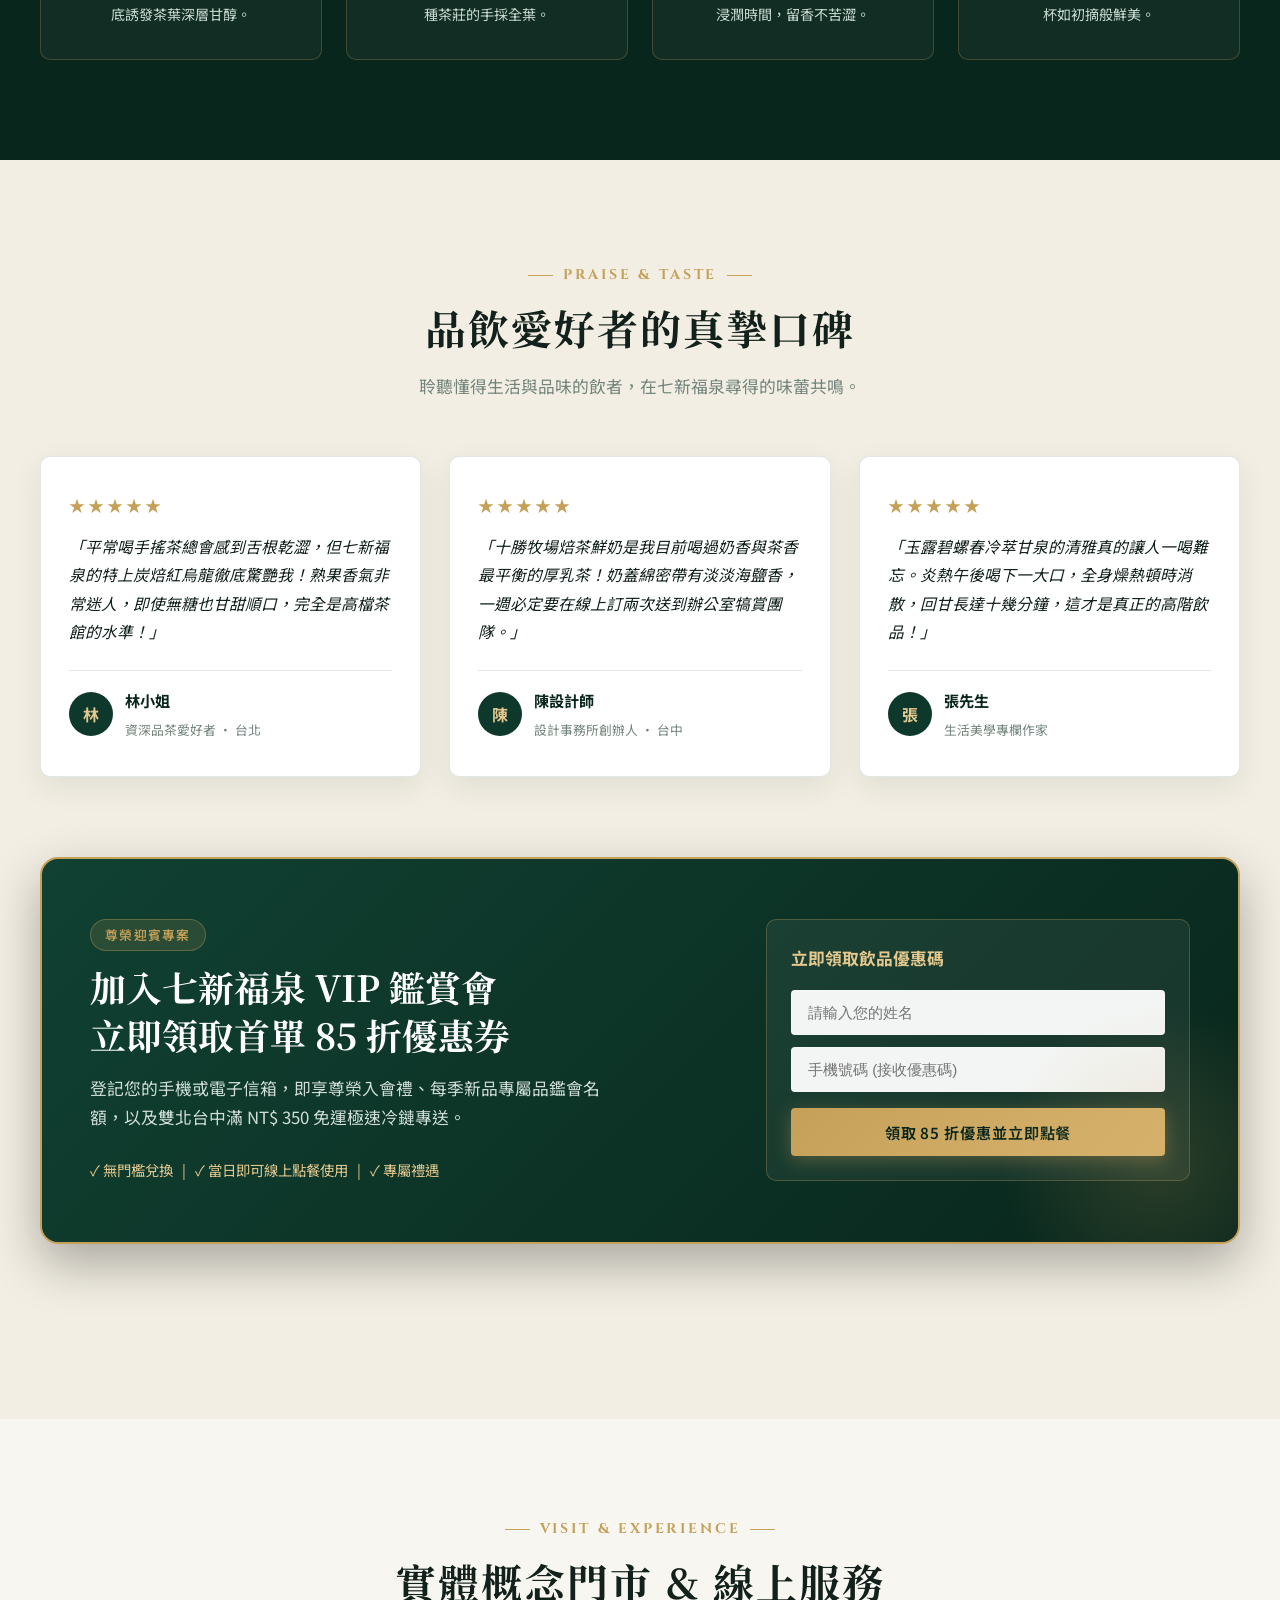
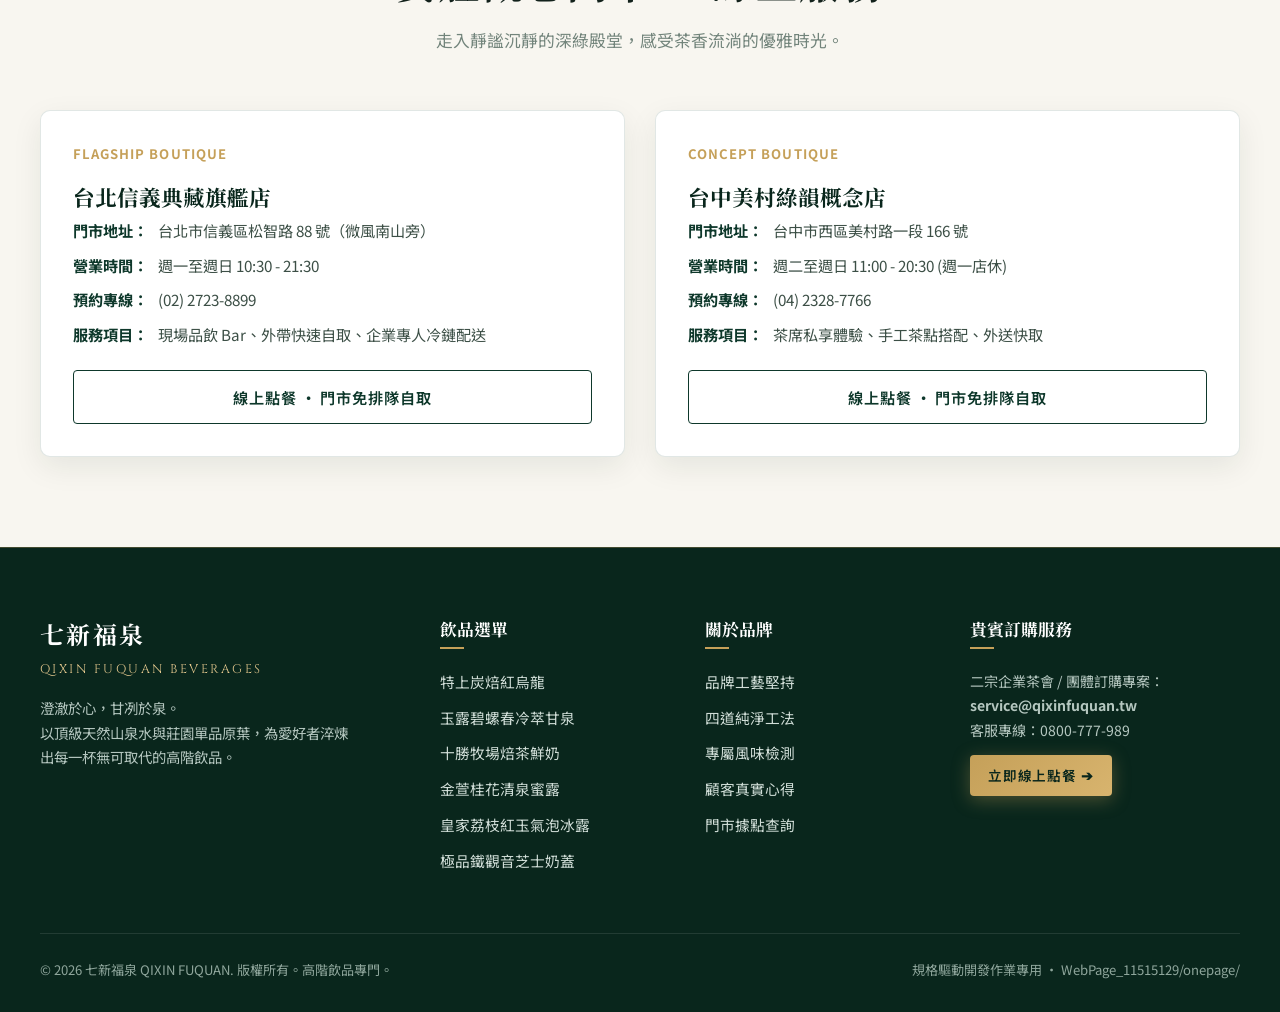
==== commit e6f3d787: "01" ====
--- a/onepage/index.html
+++ b/onepage/index.html
@@ -1,450 +1,2587 @@
-<!doctype html>
+<!DOCTYPE html>
 <html lang="zh-Hant">
 <head>
   <meta charset="UTF-8">
   <meta name="viewport" content="width=device-width, initial-scale=1.0">
-  <meta name="description" content="藍天咖啡，為手沖咖啡愛好者挑選當季精品咖啡豆，讓每一杯都清澈、明亮、值得細品。">
-  <title>藍天咖啡｜讓風味，慢慢抵達</title>
+  <meta name="description" content="七新福泉｜極致工藝高階飲品專門。以純淨山泉淬煉莊園單品茶葉，為懂得細品的飲品喜好者呈獻非凡甘醇體驗。立即線上點餐享尊榮禮遇。">
+  <title>七新福泉 QIXIN FUQUAN｜高階工藝飲品專門</title>
   <link rel="preconnect" href="https://fonts.googleapis.com">
   <link rel="preconnect" href="https://fonts.gstatic.com" crossorigin>
-  <link href="https://fonts.googleapis.com/css2?family=Noto+Sans+TC:wght@400;500;600;700&family=Noto+Serif+TC:wght@600;700;800;900&family=Playfair+Display:wght@600;700&display=swap" rel="stylesheet">
+  <link href="https://fonts.googleapis.com/css2?family=Noto+Sans+TC:wght@300;400;500;600;700&family=Noto+Serif+TC:wght@400;600;700;900&family=Cinzel:wght@500;700&display=swap" rel="stylesheet">
   <style>
     :root {
-      --navy: #062742;
-      --blue: #0c5b95;
-      --sky: #75c6e8;
-      --mist: #eaf5f7;
-      --cream: #fbfaf6;
-      --ink: #122534;
-      --muted: #607482;
-      --line: #d7e4e8;
-      --sand: #e5b66b;
-      --shadow: 0 18px 50px rgba(6, 39, 66, .13);
-    }
-
-    * { box-sizing: border-box; }
-    html { scroll-behavior: smooth; }
+      --primary-dark: #09261c;
+      --primary-green: #0e382b;
+      --primary-medium: #174d3c;
+      --primary-light: #246551;
+      --accent-gold: #c5a059;
+      --accent-gold-light: #e4c88e;
+      --accent-gold-hover: #d8b46e;
+      --accent-jade: #4ea887;
+      --bg-light: #f8f6f0;
+      --bg-cream: #f2eee3;
+      --bg-card: #ffffff;
+      --text-dark: #12211b;
+      --text-body: #3c4f46;
+      --text-muted: #72847b;
+      --text-light: #f5f7f6;
+      --border-light: rgba(14, 56, 43, 0.12);
+      --border-gold: rgba(197, 160, 89, 0.35);
+      --shadow-soft: 0 10px 30px rgba(9, 38, 28, 0.08);
+      --shadow-hover: 0 18px 45px rgba(9, 38, 28, 0.16);
+      --shadow-dark: 0 20px 50px rgba(0, 0, 0, 0.3);
+      --radius-sm: 4px;
+      --radius-md: 10px;
+      --radius-lg: 18px;
+      --transition: all 0.28s cubic-bezier(0.4, 0, 0.2, 1);
+    }
+
+    * {
+      box-sizing: border-box;
+      margin: 0;
+      padding: 0;
+    }
+
+    html {
+      scroll-behavior: smooth;
+    }
+
     body {
+      font-family: "Noto Sans TC", -apple-system, BlinkMacSystemFont, "Segoe UI", Roboto, sans-serif;
+      color: var(--text-body);
+      background-color: var(--bg-light);
+      line-height: 1.75;
+      font-size: 16px;
+      overflow-x: hidden;
+      -webkit-font-smoothing: antialiased;
+    }
+
+    h1, h2, h3, h4, .serif {
+      font-family: "Noto Serif TC", serif;
+      color: var(--text-dark);
+      line-height: 1.35;
+    }
+
+    .en-title {
+      font-family: "Cinzel", serif;
+      letter-spacing: 0.12em;
+    }
+
+    a {
+      text-decoration: none;
+      color: inherit;
+      transition: var(--transition);
+    }
+
+    button {
+      font-family: inherit;
+      cursor: pointer;
+      border: none;
+      outline: none;
+      transition: var(--transition);
+    }
+
+    img {
+      max-width: 100%;
+      height: auto;
+      display: block;
+    }
+
+    .container {
+      width: min(1200px, calc(100% - 40px));
+      margin-inline: auto;
+    }
+
+    /* Badge & Tag */
+    .badge {
+      display: inline-flex;
+      align-items: center;
+      gap: 6px;
+      padding: 4px 14px;
+      font-size: 0.8rem;
+      font-weight: 600;
+      letter-spacing: 0.1em;
+      border-radius: 30px;
+      text-transform: uppercase;
+    }
+
+    .badge-gold {
+      background: rgba(197, 160, 89, 0.15);
+      color: var(--accent-gold);
+      border: 1px solid var(--border-gold);
+    }
+
+    .badge-green {
+      background: rgba(36, 101, 81, 0.12);
+      color: var(--primary-light);
+    }
+
+    /* Buttons */
+    .btn {
+      display: inline-flex;
+      align-items: center;
+      justify-content: center;
+      gap: 10px;
+      padding: 13px 28px;
+      font-size: 0.95rem;
+      font-weight: 600;
+      letter-spacing: 0.06em;
+      border-radius: var(--radius-sm);
+      transition: var(--transition);
+      cursor: pointer;
+    }
+
+    .btn-gold {
+      background: linear-gradient(135deg, var(--accent-gold) 0%, var(--accent-gold-hover) 100%);
+      color: var(--primary-dark);
+      box-shadow: 0 4px 18px rgba(197, 160, 89, 0.35);
+    }
+
+    .btn-gold:hover {
+      background: linear-gradient(135deg, var(--accent-gold-light) 0%, var(--accent-gold) 100%);
+      box-shadow: 0 8px 24px rgba(197, 160, 89, 0.5);
+      transform: translateY(-2px);
+    }
+
+    .btn-outline-gold {
+      background: transparent;
+      color: var(--accent-gold);
+      border: 1px solid var(--accent-gold);
+    }
+
+    .btn-outline-gold:hover {
+      background: rgba(197, 160, 89, 0.15);
+      color: var(--accent-gold-light);
+      border-color: var(--accent-gold-light);
+      transform: translateY(-2px);
+    }
+
+    .btn-green {
+      background: var(--primary-green);
+      color: #ffffff;
+      box-shadow: 0 4px 16px rgba(14, 56, 43, 0.25);
+    }
+
+    .btn-green:hover {
+      background: var(--primary-light);
+      transform: translateY(-2px);
+      box-shadow: 0 8px 22px rgba(14, 56, 43, 0.35);
+    }
+
+    .btn-outline-green {
+      background: transparent;
+      color: var(--primary-green);
+      border: 1px solid var(--primary-green);
+    }
+
+    .btn-outline-green:hover {
+      background: var(--primary-green);
+      color: #ffffff;
+      transform: translateY(-2px);
+    }
+
+    /* ============================================================
+       TOP ANNOUNCEMENT BAR
+    ============================================================ */
+    .top-bar {
+      background-color: var(--primary-dark);
+      color: var(--accent-gold-light);
+      font-size: 0.82rem;
+      padding: 8px 0;
+      text-align: center;
+      letter-spacing: 0.08em;
+      border-bottom: 1px solid rgba(197, 160, 89, 0.2);
+    }
+
+    .top-bar span {
+      font-weight: 600;
+      color: #ffffff;
+      background: rgba(197, 160, 89, 0.25);
+      padding: 2px 8px;
+      border-radius: 4px;
+      margin-right: 8px;
+    }
+
+    /* ============================================================
+       HEADER & NAVIGATION
+    ============================================================ */
+    .site-header {
+      position: sticky;
+      top: 0;
+      z-index: 1000;
+      background-color: rgba(9, 38, 28, 0.96);
+      backdrop-filter: blur(10px);
+      border-bottom: 1px solid rgba(197, 160, 89, 0.2);
+      transition: var(--transition);
+    }
+
+    .nav-container {
+      display: flex;
+      align-items: center;
+      justify-content: space-between;
+      height: 78px;
+    }
+
+    .brand {
+      display: flex;
+      align-items: center;
+      gap: 14px;
+    }
+
+    .brand-emblem {
+      width: 44px;
+      height: 44px;
+      border: 1.5px solid var(--accent-gold);
+      border-radius: 50%;
+      display: grid;
+      place-items: center;
+      color: var(--accent-gold);
+      position: relative;
+    }
+
+    .brand-emblem svg {
+      width: 24px;
+      height: 24px;
+      fill: var(--accent-gold);
+    }
+
+    .brand-titles h1 {
+      font-size: 1.45rem;
+      color: #ffffff;
+      letter-spacing: 0.12em;
+      font-weight: 700;
+      line-height: 1.1;
+    }
+
+    .brand-titles .brand-sub {
+      font-family: "Cinzel", serif;
+      font-size: 0.72rem;
+      color: var(--accent-gold-light);
+      letter-spacing: 0.24em;
+      display: block;
+      margin-top: 2px;
+    }
+
+    .nav-links {
+      display: flex;
+      align-items: center;
+      gap: 32px;
+      list-style: none;
+    }
+
+    .nav-links a {
+      color: #e5ede9;
+      font-size: 0.95rem;
+      font-weight: 500;
+      letter-spacing: 0.05em;
+      position: relative;
+      padding: 6px 0;
+    }
+
+    .nav-links a::after {
+      content: "";
+      position: absolute;
+      bottom: 0;
+      left: 0;
+      width: 0;
+      height: 2px;
+      background: var(--accent-gold);
+      transition: width 0.25s ease;
+    }
+
+    .nav-links a:hover {
+      color: var(--accent-gold-light);
+    }
+
+    .nav-links a:hover::after {
+      width: 100%;
+    }
+
+    .header-actions {
+      display: flex;
+      align-items: center;
+      gap: 16px;
+    }
+
+    .cart-btn {
+      position: relative;
+      background: rgba(255, 255, 255, 0.08);
+      border: 1px solid rgba(197, 160, 89, 0.4);
+      color: var(--accent-gold-light);
+      padding: 10px 14px;
+      border-radius: var(--radius-sm);
+      display: flex;
+      align-items: center;
+      gap: 8px;
+      font-size: 0.9rem;
+    }
+
+    .cart-btn:hover {
+      background: rgba(197, 160, 89, 0.2);
+    }
+
+    .cart-count {
+      background: var(--accent-gold);
+      color: var(--primary-dark);
+      font-weight: 700;
+      font-size: 0.75rem;
+      width: 20px;
+      height: 20px;
+      border-radius: 50%;
+      display: grid;
+      place-items: center;
+    }
+
+    .mobile-menu-btn {
+      display: none;
+      background: transparent;
+      color: #ffffff;
+      font-size: 1.5rem;
+      padding: 6px;
+    }
+
+    /* ============================================================
+       HERO SECTION
+    ============================================================ */
+    .hero {
+      position: relative;
+      background: linear-gradient(135deg, var(--primary-dark) 0%, var(--primary-green) 55%, #104132 100%);
+      color: #ffffff;
+      padding: 95px 0 115px;
+      overflow: hidden;
+      border-bottom: 3px solid var(--accent-gold);
+    }
+
+    .hero-pattern {
+      position: absolute;
+      inset: 0;
+      opacity: 0.05;
+      background-image: radial-gradient(var(--accent-gold) 1.5px, transparent 1.5px),
+                        radial-gradient(var(--accent-gold) 1.5px, var(--primary-dark) 1.5px);
+      background-size: 40px 40px;
+      background-position: 0 0, 20px 20px;
+      pointer-events: none;
+    }
+
+    .hero-glow {
+      position: absolute;
+      width: 500px;
+      height: 500px;
+      border-radius: 50%;
+      background: radial-gradient(circle, rgba(197, 160, 89, 0.16) 0%, transparent 70%);
+      top: -100px;
+      right: 5%;
+      filter: blur(50px);
+      pointer-events: none;
+    }
+
+    .hero-grid {
+      display: grid;
+      grid-template-columns: 1.15fr 0.85fr;
+      align-items: center;
+      gap: 50px;
+      position: relative;
+      z-index: 2;
+    }
+
+    .hero-content h2 {
+      color: #ffffff;
+      font-size: clamp(2.3rem, 4.4vw, 3.8rem);
+      font-weight: 700;
+      letter-spacing: 0.04em;
+      margin: 18px 0 20px;
+      line-height: 1.25;
+    }
+
+    .hero-content h2 em {
+      font-style: normal;
+      color: var(--accent-gold-light);
+      position: relative;
+    }
+
+    .hero-content p {
+      font-size: 1.12rem;
+      color: #d1ded8;
+      max-width: 540px;
+      margin-bottom: 36px;
+      line-height: 1.85;
+    }
+
+    .hero-actions {
+      display: flex;
+      flex-wrap: wrap;
+      gap: 16px;
+      margin-bottom: 45px;
+    }
+
+    .hero-perks {
+      display: grid;
+      grid-template-columns: repeat(3, 1fr);
+      gap: 18px;
+      border-top: 1px solid rgba(255, 255, 255, 0.12);
+      padding-top: 28px;
+    }
+
+    .perk-item {
+      display: flex;
+      align-items: center;
+      gap: 10px;
+    }
+
+    .perk-icon {
+      width: 36px;
+      height: 36px;
+      border-radius: 50%;
+      background: rgba(197, 160, 89, 0.15);
+      border: 1px solid var(--border-gold);
+      display: grid;
+      place-items: center;
+      color: var(--accent-gold-light);
+      font-size: 0.9rem;
+      flex-shrink: 0;
+    }
+
+    .perk-text {
+      font-size: 0.86rem;
+      color: #e2ede8;
+      line-height: 1.35;
+    }
+
+    .perk-text strong {
+      display: block;
+      color: #ffffff;
+      font-size: 0.95rem;
+    }
+
+    /* Hero Visual Card */
+    .hero-card {
+      background: rgba(255, 255, 255, 0.04);
+      border: 1px solid var(--border-gold);
+      border-radius: var(--radius-lg);
+      padding: 38px 32px;
+      position: relative;
+      box-shadow: var(--shadow-dark);
+      backdrop-filter: blur(12px);
+      text-align: center;
+    }
+
+    .hero-card-tag {
+      position: absolute;
+      top: -14px;
+      left: 50%;
+      transform: translateX(-50%);
+      background: var(--accent-gold);
+      color: var(--primary-dark);
+      font-weight: 700;
+      font-size: 0.78rem;
+      padding: 4px 18px;
+      border-radius: 20px;
+      letter-spacing: 0.1em;
+      white-space: nowrap;
+    }
+
+    .hero-art-container {
+      margin: 15px auto 25px;
+      width: 200px;
+      height: 200px;
+      background: radial-gradient(circle, rgba(197, 160, 89, 0.25) 0%, rgba(9, 38, 28, 0.4) 75%);
+      border-radius: 50%;
+      display: grid;
+      place-items: center;
+      border: 1px dashed var(--accent-gold);
+      position: relative;
+    }
+
+    .hero-cup-svg {
+      width: 110px;
+      height: 110px;
+      filter: drop-shadow(0 12px 20px rgba(0, 0, 0, 0.45));
+    }
+
+    .hero-card h3 {
+      color: #ffffff;
+      font-size: 1.5rem;
+      margin-bottom: 6px;
+    }
+
+    .hero-card .card-en {
+      color: var(--accent-gold-light);
+      font-family: "Cinzel", serif;
+      font-size: 0.8rem;
+      letter-spacing: 0.15em;
+      margin-bottom: 14px;
+      display: block;
+    }
+
+    .hero-card .card-desc {
+      font-size: 0.92rem;
+      color: #d1ded8;
+      margin-bottom: 22px;
+    }
+
+    .hero-card-meta {
+      display: flex;
+      justify-content: space-around;
+      padding: 16px 0;
+      border-top: 1px solid rgba(255, 255, 255, 0.1);
+      border-bottom: 1px solid rgba(255, 255, 255, 0.1);
+      margin-bottom: 24px;
+      font-size: 0.85rem;
+      color: var(--accent-gold-light);
+    }
+
+    .hero-card-meta span {
+      display: block;
+      color: #ffffff;
+      font-size: 1.15rem;
+      font-weight: 700;
+      margin-top: 4px;
+    }
+
+    /* ============================================================
+       BRAND STORY / PHILOSOPHY
+    ============================================================ */
+    .section {
+      padding: 95px 0;
+    }
+
+    .section-header {
+      text-align: center;
+      max-width: 680px;
+      margin: 0 auto 55px;
+    }
+
+    .section-header .section-eyebrow {
+      display: inline-flex;
+      align-items: center;
+      gap: 10px;
+      color: var(--accent-gold);
+      font-family: "Cinzel", serif;
+      font-size: 0.88rem;
+      font-weight: 700;
+      letter-spacing: 0.2em;
+      margin-bottom: 12px;
+    }
+
+    .section-header .section-eyebrow::before,
+    .section-header .section-eyebrow::after {
+      content: "";
+      width: 25px;
+      height: 1px;
+      background: var(--accent-gold);
+    }
+
+    .section-header h2 {
+      font-size: clamp(2rem, 3.2vw, 2.6rem);
+      margin-bottom: 16px;
+      letter-spacing: 0.05em;
+    }
+
+    .section-header p {
+      color: var(--text-muted);
+      font-size: 1.05rem;
+      line-height: 1.8;
+    }
+
+    .story-grid {
+      display: grid;
+      grid-template-columns: 1.1fr 0.9fr;
+      gap: 50px;
+      align-items: center;
+    }
+
+    .story-text h3 {
+      font-size: 1.8rem;
+      margin-bottom: 20px;
+      color: var(--primary-dark);
+      position: relative;
+    }
+
+    .story-text h3::after {
+      content: "";
+      display: block;
+      width: 48px;
+      height: 3px;
+      background: var(--accent-gold);
+      margin-top: 12px;
+    }
+
+    .story-text p {
+      margin-bottom: 20px;
+      color: var(--text-body);
+      font-size: 1.02rem;
+      text-align: justify;
+    }
+
+    .story-highlights {
+      display: grid;
+      grid-template-columns: repeat(2, 1fr);
+      gap: 20px;
+      margin-top: 30px;
+    }
+
+    .highlight-card {
+      background: #ffffff;
+      border: 1px solid var(--border-light);
+      border-left: 4px solid var(--primary-green);
+      padding: 18px 20px;
+      border-radius: var(--radius-sm);
+      box-shadow: var(--shadow-soft);
+    }
+
+    .highlight-card h4 {
+      font-size: 1.1rem;
+      margin-bottom: 6px;
+      color: var(--primary-green);
+    }
+
+    .highlight-card p {
+      font-size: 0.88rem;
+      color: var(--text-muted);
+      margin-bottom: 0;
+    }
+
+    .story-spec-box {
+      background: var(--primary-dark);
+      color: #ffffff;
+      padding: 38px 34px;
+      border-radius: var(--radius-md);
+      border: 1px solid var(--border-gold);
+      box-shadow: var(--shadow-soft);
+      position: relative;
+    }
+
+    .story-spec-box h4 {
+      color: var(--accent-gold-light);
+      font-size: 1.3rem;
+      margin-bottom: 8px;
+      border-bottom: 1px solid rgba(197, 160, 89, 0.3);
+      padding-bottom: 14px;
+      display: flex;
+      justify-content: space-between;
+      align-items: center;
+    }
+
+    .spec-table {
+      width: 100%;
+      margin-top: 18px;
+      border-collapse: collapse;
+      font-size: 0.94rem;
+    }
+
+    .spec-table td {
+      padding: 12px 8px;
+      border-bottom: 1px solid rgba(255, 255, 255, 0.08);
+    }
+
+    .spec-table td:first-child {
+      color: var(--accent-gold-light);
+      font-weight: 600;
+      width: 32%;
+    }
+
+    .spec-table td:last-child {
+      color: #e5ece8;
+    }
+
+    /* ============================================================
+       INTERACTIVE FLAVOR FINDER (風味探尋)
+    ============================================================ */
+    .finder-section {
+      background: linear-gradient(to bottom, var(--bg-cream), var(--bg-light));
+      border-top: 1px solid var(--border-light);
+      border-bottom: 1px solid var(--border-light);
+      padding: 85px 0;
+    }
+
+    .finder-box {
+      background: #ffffff;
+      border-radius: var(--radius-lg);
+      border: 1px solid var(--border-gold);
+      box-shadow: var(--shadow-hover);
+      padding: 45px 40px;
+      max-width: 960px;
+      margin: 0 auto;
+    }
+
+    .finder-steps {
+      display: grid;
+      grid-template-columns: 1fr 1fr;
+      gap: 35px;
+      margin-bottom: 35px;
+    }
+
+    .step-group-title {
+      font-size: 1.05rem;
+      font-weight: 700;
+      color: var(--primary-green);
+      margin-bottom: 16px;
+      display: flex;
+      align-items: center;
+      gap: 8px;
+    }
+
+    .step-options {
+      display: grid;
+      grid-template-columns: repeat(2, 1fr);
+      gap: 12px;
+    }
+
+    .step-btn {
+      background: var(--bg-light);
+      border: 1px solid var(--border-light);
+      border-radius: var(--radius-sm);
+      padding: 14px 12px;
+      text-align: center;
+      font-size: 0.92rem;
+      font-weight: 600;
+      color: var(--text-dark);
+      cursor: pointer;
+      transition: var(--transition);
+    }
+
+    .step-btn.active {
+      background: var(--primary-green);
+      color: #ffffff;
+      border-color: var(--primary-green);
+      box-shadow: 0 4px 12px rgba(14, 56, 43, 0.25);
+    }
+
+    .step-btn:hover:not(.active) {
+      border-color: var(--accent-gold);
+      background: #ffffff;
+    }
+
+    .finder-result {
+      background: rgba(14, 56, 43, 0.04);
+      border: 1px dashed var(--primary-medium);
+      border-radius: var(--radius-md);
+      padding: 24px 28px;
+      display: flex;
+      align-items: center;
+      justify-content: space-between;
+      gap: 20px;
+    }
+
+    .result-info h4 {
+      font-size: 1.25rem;
+      color: var(--primary-green);
+      margin-bottom: 4px;
+    }
+
+    .result-info p {
+      font-size: 0.92rem;
+      color: var(--text-muted);
       margin: 0;
-      color: var(--ink);
-      background: var(--cream);
-      font: 16px/1.7 "Noto Sans TC", sans-serif;
-      -webkit-font-smoothing: antialiased;
-    }
-    a { color: inherit; text-decoration: none; }
-    button, input { font: inherit; }
-    button { cursor: pointer; }
-    .wrap { width: min(1120px, calc(100% - 48px)); margin: 0 auto; }
-    .eyebrow {
+    }
+
+    /* ============================================================
+       DRINKS MENU / SHOWCASE (典藏飲品展示)
+    ============================================================ */
+    .menu-section {
+      background-color: #ffffff;
+      padding: 100px 0;
+    }
+
+    .filter-tabs {
+      display: flex;
+      justify-content: center;
+      flex-wrap: wrap;
+      gap: 10px;
+      margin-bottom: 48px;
+    }
+
+    .filter-btn {
+      background: transparent;
+      border: 1px solid var(--border-light);
+      color: var(--text-body);
+      padding: 10px 22px;
+      border-radius: 30px;
+      font-size: 0.95rem;
+      font-weight: 600;
+      transition: var(--transition);
+    }
+
+    .filter-btn.active, .filter-btn:hover {
+      background: var(--primary-green);
+      color: #ffffff;
+      border-color: var(--primary-green);
+    }
+
+    .drinks-grid {
+      display: grid;
+      grid-template-columns: repeat(3, 1fr);
+      gap: 32px;
+    }
+
+    .drink-card {
+      background: var(--bg-light);
+      border-radius: var(--radius-md);
+      border: 1px solid var(--border-light);
+      overflow: hidden;
+      transition: var(--transition);
+      display: flex;
+      flex-direction: column;
+      position: relative;
+    }
+
+    .drink-card:hover {
+      transform: translateY(-6px);
+      box-shadow: var(--shadow-hover);
+      border-color: var(--accent-gold);
+    }
+
+    .drink-badge {
+      position: absolute;
+      top: 16px;
+      right: 16px;
+      z-index: 2;
+    }
+
+    .drink-visual {
+      background: linear-gradient(135deg, #123e30 0%, #0a291f 100%);
+      padding: 36px 20px;
+      display: grid;
+      place-items: center;
+      position: relative;
+      overflow: hidden;
+    }
+
+    .drink-visual::after {
+      content: "";
+      position: absolute;
+      width: 140px;
+      height: 140px;
+      background: radial-gradient(circle, rgba(197, 160, 89, 0.22) 0%, transparent 70%);
+      border-radius: 50%;
+    }
+
+    .cup-icon {
+      width: 76px;
+      height: 76px;
+      filter: drop-shadow(0 8px 16px rgba(0, 0, 0, 0.4));
+      position: relative;
+      z-index: 1;
+      transition: transform 0.3s ease;
+    }
+
+    .drink-card:hover .cup-icon {
+      transform: scale(1.08) rotate(-2deg);
+    }
+
+    .drink-body {
+      padding: 26px 24px;
+      display: flex;
+      flex-direction: column;
+      flex-grow: 1;
+    }
+
+    .drink-category {
+      font-size: 0.78rem;
+      letter-spacing: 0.1em;
+      color: var(--accent-gold);
+      font-weight: 700;
+      text-transform: uppercase;
+      margin-bottom: 6px;
+    }
+
+    .drink-title {
+      font-size: 1.35rem;
+      margin-bottom: 4px;
+      color: var(--primary-dark);
+    }
+
+    .drink-en {
+      font-family: "Cinzel", serif;
+      font-size: 0.78rem;
+      color: var(--text-muted);
+      margin-bottom: 14px;
+      letter-spacing: 0.05em;
+    }
+
+    .drink-desc {
+      font-size: 0.92rem;
+      color: var(--text-body);
+      line-height: 1.65;
+      margin-bottom: 20px;
+      flex-grow: 1;
+    }
+
+    .drink-flavor-tags {
+      display: flex;
+      flex-wrap: wrap;
+      gap: 6px;
+      margin-bottom: 20px;
+    }
+
+    .flavor-tag {
+      background: rgba(14, 56, 43, 0.06);
+      color: var(--primary-medium);
+      font-size: 0.76rem;
+      padding: 2px 10px;
+      border-radius: 4px;
+    }
+
+    .drink-footer {
+      display: flex;
+      align-items: center;
+      justify-content: space-between;
+      border-top: 1px solid var(--border-light);
+      padding-top: 18px;
+    }
+
+    .drink-price {
+      font-size: 1.45rem;
+      font-weight: 700;
+      color: var(--primary-dark);
+      font-family: "Noto Serif TC", serif;
+    }
+
+    .drink-price small {
+      font-size: 0.85rem;
+      font-weight: 500;
+      color: var(--text-muted);
+      margin-right: 2px;
+    }
+
+    .add-to-cart-btn {
+      background: var(--primary-green);
+      color: #ffffff;
+      border-radius: var(--radius-sm);
+      padding: 9px 16px;
+      font-size: 0.88rem;
+      font-weight: 600;
+      display: inline-flex;
+      align-items: center;
+      gap: 6px;
+    }
+
+    .add-to-cart-btn:hover {
+      background: var(--accent-gold);
+      color: var(--primary-dark);
+    }
+
+    /* ============================================================
+       CRAFTSMANSHIP & STANDARDS (四大極致工藝)
+    ============================================================ */
+    .craft-section {
+      background: var(--primary-dark);
+      color: #ffffff;
+      padding: 100px 0;
+      position: relative;
+    }
+
+    .craft-section .section-header h2 {
+      color: #ffffff;
+    }
+
+    .craft-grid {
+      display: grid;
+      grid-template-columns: repeat(4, 1fr);
+      gap: 24px;
+      margin-top: 20px;
+    }
+
+    .craft-card {
+      background: rgba(255, 255, 255, 0.04);
+      border: 1px solid rgba(197, 160, 89, 0.25);
+      border-radius: var(--radius-md);
+      padding: 32px 24px;
+      text-align: center;
+      transition: var(--transition);
+      position: relative;
+    }
+
+    .craft-card:hover {
+      transform: translateY(-8px);
+      border-color: var(--accent-gold);
+      background: rgba(255, 255, 255, 0.07);
+    }
+
+    .craft-number {
+      font-family: "Cinzel", serif;
+      font-size: 2.2rem;
+      font-weight: 700;
+      color: var(--accent-gold);
+      opacity: 0.7;
+      margin-bottom: 12px;
+    }
+
+    .craft-card h3 {
+      color: #ffffff;
+      font-size: 1.25rem;
+      margin-bottom: 12px;
+    }
+
+    .craft-card p {
+      font-size: 0.88rem;
+      color: #c9dad1;
+      line-height: 1.7;
+    }
+
+    /* ============================================================
+       REVIEWS / CONNOISSEURS (口碑推薦)
+    ============================================================ */
+    .reviews-section {
+      padding: 95px 0;
+      background: var(--bg-cream);
+    }
+
+    .reviews-grid {
+      display: grid;
+      grid-template-columns: repeat(3, 1fr);
+      gap: 28px;
+    }
+
+    .review-card {
+      background: #ffffff;
+      padding: 34px 28px;
+      border-radius: var(--radius-md);
+      border: 1px solid var(--border-light);
+      box-shadow: var(--shadow-soft);
+      display: flex;
+      flex-direction: column;
+      justify-content: space-between;
+    }
+
+    .review-stars {
+      color: var(--accent-gold);
+      font-size: 1rem;
+      margin-bottom: 14px;
+      letter-spacing: 3px;
+    }
+
+    .review-card blockquote {
+      font-size: 0.98rem;
+      color: var(--text-dark);
+      line-height: 1.8;
+      margin-bottom: 24px;
+      font-style: italic;
+    }
+
+    .review-author {
       display: flex;
       align-items: center;
       gap: 12px;
-      margin: 0 0 18px;
-      color: var(--blue);
-      font-size: 11px;
+      border-top: 1px solid var(--border-light);
+      padding-top: 16px;
+    }
+
+    .author-avatar {
+      width: 44px;
+      height: 44px;
+      border-radius: 50%;
+      background: var(--primary-green);
+      color: var(--accent-gold-light);
       font-weight: 700;
-      letter-spacing: .18em;
-    }
-    .eyebrow::before { width: 28px; height: 1px; background: currentColor; content: ""; }
-    .section-title {
-      margin: 0;
-      font: 800 clamp(30px, 4vw, 46px)/1.28 "Noto Serif TC", serif;
-      letter-spacing: .045em;
-    }
-    .text-blue { color: var(--blue); }
-    .button, .outline-link {
-      display: inline-flex;
-      min-height: 50px;
+      display: grid;
+      place-items: center;
+      font-size: 1rem;
+    }
+
+    .author-info strong {
+      display: block;
+      color: var(--primary-dark);
+      font-size: 0.95rem;
+    }
+
+    .author-info span {
+      font-size: 0.8rem;
+      color: var(--text-muted);
+    }
+
+    /* ============================================================
+       VIP PROMO CTA BANNER (促銷吸引購買)
+    ============================================================ */
+    .cta-banner {
+      background: linear-gradient(135deg, #104132 0%, var(--primary-dark) 100%);
+      color: #ffffff;
+      border-radius: var(--radius-lg);
+      padding: 60px 48px;
+      margin: 80px auto;
+      border: 2px solid var(--accent-gold);
+      box-shadow: var(--shadow-dark);
+      display: grid;
+      grid-template-columns: 1.2fr 0.8fr;
       align-items: center;
-      justify-content: center;
-      padding: 10px 23px;
-      border: 1px solid transparent;
-      border-radius: 2px;
-      font-size: 14px;
+      gap: 40px;
+      position: relative;
+      overflow: hidden;
+    }
+
+    .cta-banner::before {
+      content: "";
+      position: absolute;
+      right: -80px;
+      bottom: -80px;
+      width: 320px;
+      height: 320px;
+      border-radius: 50%;
+      background: radial-gradient(circle, rgba(197, 160, 89, 0.18) 0%, transparent 70%);
+      pointer-events: none;
+    }
+
+    .cta-content h2 {
+      color: #ffffff;
+      font-size: clamp(1.8rem, 2.8vw, 2.4rem);
+      margin-bottom: 14px;
+    }
+
+    .cta-content p {
+      color: #d1ded8;
+      font-size: 1.05rem;
+      margin-bottom: 24px;
+      max-width: 520px;
+    }
+
+    .cta-form {
+      display: flex;
+      flex-direction: column;
+      gap: 12px;
+      background: rgba(255, 255, 255, 0.06);
+      padding: 24px;
+      border-radius: var(--radius-md);
+      border: 1px solid rgba(197, 160, 89, 0.3);
+    }
+
+    .cta-form-title {
+      font-size: 1.05rem;
       font-weight: 700;
-      letter-spacing: .04em;
-      transition: transform .25s ease, background-color .25s ease, color .25s ease, border-color .25s ease;
-    }
-    .button:hover, .outline-link:hover { transform: translateY(-2px); }
-    .button--sand { color: var(--navy); background: var(--sand); }
-    .button--sand:hover { background: #f1cb8b; }
-    .button--dark { color: var(--navy); background: #fff; }
-    .outline-link { border-color: rgba(255,255,255,.72); color: #fff; }
-    .outline-link:hover { color: var(--navy); background: #fff; }
-    :focus-visible { outline: 3px solid var(--sky); outline-offset: 4px; }
-
-    /* Header & hero */
-    .site-header { position: absolute; z-index: 20; top: 0; left: 0; width: 100%; border-bottom: 1px solid rgba(255,255,255,.28); }
-    .nav { min-height: 78px; display: flex; align-items: center; justify-content: space-between; gap: 20px; }
-    .brand { display: inline-flex; align-items: center; gap: 11px; color: #fff; }
-    .brand-mark { width: 29px; height: 29px; display: grid; place-items: center; border: 1px solid var(--sky); border-radius: 50%; color: var(--sky); font: 700 16px/1 "Playfair Display", serif; }
-    .brand-copy { display: grid; line-height: 1.05; }
-    .brand-copy strong { font-size: 13px; letter-spacing: .08em; }
-    .brand-copy small { margin-top: 4px; font-size: 8px; letter-spacing: .18em; opacity: .7; }
-    .nav-links { display: flex; align-items: center; gap: clamp(16px, 2.4vw, 31px); }
-    .nav-links a { position: relative; color: #fff; font-size: 13px; font-weight: 500; white-space: nowrap; }
-    .nav-links a:not(.nav-cta)::after { position: absolute; right: 0; bottom: -5px; left: auto; width: 0; height: 1px; background: var(--sky); content: ""; transition: width .25s ease; }
-    .nav-links a:not(.nav-cta):hover::after { right: auto; left: 0; width: 100%; }
-    .nav-links .nav-cta { padding: 8px 13px; border: 1px solid rgba(255,255,255,.72); }
-    .nav-links .nav-cta:hover { color: var(--navy); background: #fff; }
-    .menu-toggle { display: none; width: 42px; height: 42px; border: 1px solid rgba(255,255,255,.7); color: #fff; background: transparent; font-size: 23px; line-height: 1; }
-
-    .hero { position: relative; min-height: 704px; overflow: hidden; color: #fff; background: var(--navy); isolation: isolate; }
-    .hero::before { position: absolute; z-index: -2; top: -320px; right: -210px; width: 810px; height: 810px; border-radius: 50%; background: radial-gradient(circle, rgba(117,198,232,.38), rgba(12,91,149,.18) 38%, transparent 69%); content: ""; }
-    .hero::after { position: absolute; z-index: -1; right: 12%; bottom: -430px; width: 780px; height: 780px; border: 1px solid rgba(117,198,232,.18); border-radius: 50%; box-shadow: 0 0 0 65px rgba(117,198,232,.035), 0 0 0 154px rgba(117,198,232,.025); content: ""; }
-    .hero-grid { min-height: 704px; display: grid; grid-template-columns: 1.02fr .98fr; gap: 45px; align-items: center; padding: 122px 0 72px; }
-    .hero-copy { position: relative; z-index: 2; }
-    .hero .eyebrow { color: var(--sky); }
-    .hero h1 { max-width: 650px; margin: 0 0 23px; font: 800 clamp(42px, 5.5vw, 68px)/1.22 "Noto Serif TC", serif; letter-spacing: .05em; }
-    .hero h1 span { color: var(--sky); }
-    .hero-lede { max-width: 500px; margin: 0; color: rgba(255,255,255,.79); font-size: 16px; }
-    .hero-actions { display: flex; flex-wrap: wrap; gap: 12px; margin-top: 31px; }
-    .hero-note { margin: 31px 0 0; color: rgba(255,255,255,.55); font: 600 11px/1.5 "Playfair Display", serif; letter-spacing: .16em; }
-    .scroll-cue { position: absolute; bottom: 35px; left: 0; display: flex; align-items: center; gap: 10px; color: rgba(255,255,255,.63); font-size: 10px; font-weight: 600; letter-spacing: .18em; }
-    .scroll-cue::before { width: 38px; height: 1px; background: var(--sky); content: ""; }
-
-    .hero-art { position: relative; align-self: stretch; min-height: 470px; overflow: hidden; }
-    .hero-art .sun { position: absolute; top: 52px; right: 54px; width: clamp(138px, 18vw, 200px); aspect-ratio: 1; border-radius: 50%; background: #b9e8f5; box-shadow: 0 0 0 27px rgba(117,198,232,.09), 0 0 0 59px rgba(117,198,232,.045); }
-    .mountain { position: absolute; right: -11%; bottom: 6px; width: 116%; height: 260px; transform: skewY(-9deg); transform-origin: right bottom; background: linear-gradient(146deg, transparent 0 27%, rgba(61,145,184,.36) 27.3% 48%, rgba(17,97,143,.77) 48.3%); clip-path: polygon(0 62%, 28% 20%, 44% 57%, 68% 4%, 100% 57%, 100% 100%, 0 100%); }
-    .mountain--back { right: 13%; bottom: 98px; width: 108%; height: 220px; opacity: .46; transform: skewY(-4deg); background: #2a81ae; clip-path: polygon(0 84%, 31% 30%, 45% 62%, 66% 9%, 100% 66%, 100% 100%, 0 100%); }
-    .horizon { position: absolute; right: -4%; bottom: 0; width: 116%; height: 112px; background: linear-gradient(90deg, rgba(7,45,75,.5), #0d5684); transform: skewY(-4deg); }
-    .coffee-vessel { position: absolute; z-index: 4; right: 18%; bottom: 36px; width: 192px; height: 274px; filter: drop-shadow(18px 22px 14px rgba(0,0,0,.22)); }
-    .vessel-neck { position: absolute; top: 0; left: 62px; width: 68px; height: 42px; border: 7px solid #b3e2ef; border-bottom: 0; border-radius: 50% 50% 0 0; background: rgba(6,39,66,.62); }
-    .vessel-body { position: absolute; top: 33px; left: 18px; width: 150px; height: 212px; border: 7px solid #b3e2ef; border-radius: 31% 31% 42% 42% / 12% 12% 37% 37%; background: linear-gradient(90deg, rgba(30,112,151,.9), rgba(5,35,60,.9) 45%, rgba(83,167,198,.8)); overflow: hidden; }
-    .vessel-body::before { position: absolute; top: 15px; left: 0; width: 100%; height: 5px; background: rgba(197,237,244,.8); box-shadow: 0 48px rgba(197,237,244,.25), 0 95px rgba(197,237,244,.18), 0 145px rgba(197,237,244,.13); content: ""; }
-    .vessel-body::after { position: absolute; top: 5px; left: 48%; width: 24px; height: 200px; border-radius: 50%; background: rgba(218,247,251,.17); content: ""; }
-    .vessel-handle { position: absolute; right: 0; bottom: 49px; width: 62px; height: 98px; border: 10px solid #a9dce9; border-left: 0; border-radius: 0 53px 53px 0; }
-    .art-label { position: absolute; z-index: 5; right: 0; bottom: 64px; display: grid; gap: 3px; color: rgba(255,255,255,.73); font-size: 11px; letter-spacing: .1em; text-align: right; }
-    .art-label strong { color: var(--sky); font: 700 22px/1 "Playfair Display", serif; }
-
-    /* Story */
-    .story { padding: 118px 0; background: #fff; }
-    .story-grid { display: grid; grid-template-columns: .9fr 1.1fr; gap: clamp(45px, 8vw, 105px); align-items: center; }
-    .story-visual { position: relative; min-height: 416px; }
-    .seal { position: absolute; top: 0; left: 0; width: 310px; height: 310px; display: grid; place-items: center; border: 1px solid #a8d2df; border-radius: 50%; color: var(--blue); background: radial-gradient(circle at 35% 30%, #fff 0, #eaf6f8 68%, #d9edf1 100%); }
-    .seal::before, .seal::after { position: absolute; border: 1px solid rgba(12,91,149,.25); border-radius: 50%; content: ""; }
-    .seal::before { inset: 17px; }
-    .seal::after { inset: 44px; border-style: dashed; }
-    .seal-inner { position: relative; z-index: 1; display: grid; gap: 7px; text-align: center; }
-    .seal-inner b { font: 700 42px/1 "Playfair Display", serif; }
-    .seal-inner span { font-size: 13px; font-weight: 700; letter-spacing: .1em; }
-    .seal-inner small { font: 600 9px/1.5 "Playfair Display", serif; letter-spacing: .15em; }
-    .blue-note { position: absolute; right: 0; bottom: 0; width: 235px; padding: 27px 28px; color: #fff; background: var(--navy); box-shadow: var(--shadow); }
-    .blue-note .eyebrow { margin-bottom: 9px; color: var(--sky); font-size: 9px; }
-    .blue-note p { margin: 0; font: 700 20px/1.55 "Noto Serif TC", serif; letter-spacing: .05em; }
-    .story-copy p { margin: 19px 0 0; color: var(--muted); }
-    .inline-link { display: inline-flex; align-items: center; gap: 8px; margin-top: 24px; padding-bottom: 5px; border-bottom: 1px solid var(--blue); color: var(--blue); font-weight: 700; }
-    .inline-link:hover { color: var(--navy); }
-
-    /* Coffee collection */
-    .coffee { padding: 111px 0 120px; background: var(--mist); }
-    .section-heading { display: flex; align-items: end; justify-content: space-between; gap: 40px; margin-bottom: 39px; }
-    .section-heading p { max-width: 370px; margin: 0; color: var(--muted); }
-    .coffee-grid { display: grid; grid-template-columns: repeat(3, 1fr); gap: 19px; }
-    .coffee-card { position: relative; min-height: 384px; display: flex; flex-direction: column; overflow: hidden; padding: 30px; color: #fff; background: var(--navy); box-shadow: var(--shadow); }
-    .coffee-card:nth-child(2) { background: #106396; }
-    .coffee-card:nth-child(3) { background: #164c68; }
-    .coffee-card::after { position: absolute; right: -90px; bottom: -90px; width: 260px; height: 260px; border: 1px solid rgba(255,255,255,.24); border-radius: 50%; box-shadow: 0 0 0 27px rgba(255,255,255,.045), 0 0 0 65px rgba(255,255,255,.025); content: ""; }
-    .card-top, .coffee-card h3, .flavour, .card-footer { position: relative; z-index: 1; }
-    .card-top { color: var(--sky); font: 700 12px/1.3 "Playfair Display", serif; letter-spacing: .12em; }
-    .origin { margin: 25px 0 8px; color: rgba(255,255,255,.69); font-size: 10px; font-weight: 700; letter-spacing: .15em; }
-    .coffee-card h3 { margin: 0; font: 700 26px/1.38 "Noto Serif TC", serif; letter-spacing: .04em; }
-    .flavour { margin: 15px 0 0; color: rgba(255,255,255,.73); font-size: 14px; }
-    .card-footer { display: flex; align-items: end; justify-content: space-between; gap: 14px; margin-top: auto; }
-    .price { font: 700 15px/1.3 "Playfair Display", serif; letter-spacing: .04em; }
-    .save-coffee { padding: 0 0 5px; border: 0; border-bottom: 1px solid rgba(255,255,255,.72); color: #fff; background: transparent; font-size: 13px; font-weight: 700; white-space: nowrap; transition: color .2s, border-color .2s; }
-    .save-coffee:hover { border-color: var(--sand); color: var(--sand); }
-
-    /* Brew */
-    .brew { padding: 118px 0; background: #fff; }
-    .brew-grid { display: grid; grid-template-columns: .93fr 1.07fr; gap: clamp(42px, 8vw, 90px); align-items: center; }
-    .brew-art { position: relative; height: 414px; overflow: hidden; background: linear-gradient(136deg, #e3f4f7 0 48%, #f8fcfc 48% 100%); }
-    .brew-art::before { position: absolute; top: 37px; left: 35px; width: 68px; height: 41px; border-top: 1px solid #6cb4ce; border-bottom: 1px solid #6cb4ce; content: ""; }
-    .brew-art::after { position: absolute; top: 57px; left: 35px; width: 43px; border-top: 1px solid #6cb4ce; content: ""; }
-    .water-rings { position: absolute; top: 67px; left: 50%; width: 245px; height: 245px; border: 1px solid rgba(12,91,149,.27); border-radius: 50%; transform: translateX(-50%); box-shadow: 0 0 0 30px rgba(117,198,232,.12), 0 0 0 74px rgba(117,198,232,.065); }
-    .water-rings::before { position: absolute; top: 18px; left: 50%; width: 1px; height: 58px; background: #6bb8d1; content: ""; transform: translateX(-50%); }
-    .dripper { position: absolute; z-index: 2; top: 134px; left: 50%; width: 147px; height: 151px; border: 7px solid var(--blue); border-top: 0; background: linear-gradient(130deg, rgba(255,255,255,.85), rgba(117,198,232,.25)); clip-path: polygon(0 0, 100% 0, 74% 100%, 26% 100%); transform: translateX(-50%); }
-    .dripper::after { position: absolute; right: 32px; bottom: 19px; left: 32px; height: 33px; border-top: 2px solid rgba(12,91,149,.55); border-bottom: 2px solid rgba(12,91,149,.35); content: ""; }
-    .carafe { position: absolute; z-index: 1; bottom: 56px; left: 50%; width: 139px; height: 106px; border: 6px solid var(--blue); border-radius: 16px 16px 45% 45%; background: rgba(117,198,232,.23); transform: translateX(-50%); }
-    .carafe::before { position: absolute; top: -28px; left: 29px; width: 70px; height: 28px; border: 6px solid var(--blue); border-bottom: 0; border-radius: 50% 50% 0 0; content: ""; }
-    .brew-caption { position: absolute; right: 24px; bottom: 19px; color: var(--blue); text-align: right; }
-    .brew-caption span { display: block; font: 700 11px/1.5 "Playfair Display", serif; letter-spacing: .12em; }
-    .brew-caption strong { font: 700 24px/1.1 "Playfair Display", serif; }
-    .brew-copy > p { margin: 18px 0 25px; color: var(--muted); }
-    .brew-steps { border-top: 1px solid var(--line); }
-    .brew-step { display: grid; grid-template-columns: 52px 1fr; gap: 15px; padding: 18px 0; border-bottom: 1px solid var(--line); }
-    .step-number { color: var(--blue); font: 700 24px/1 "Playfair Display", serif; }
-    .brew-step h3 { margin: 0; font: 700 16px/1.5 "Noto Serif TC", serif; }
-    .brew-step p { margin: 4px 0 0; color: var(--muted); font-size: 14px; }
-
-    /* Subscribe and footer */
-    .visit { position: relative; overflow: hidden; padding: 108px 0 113px; color: #fff; text-align: center; background: var(--navy); }
-    .visit::before, .visit::after { position: absolute; width: 390px; height: 390px; border: 1px solid rgba(117,198,232,.17); border-radius: 50%; content: ""; }
-    .visit::before { top: -245px; left: -153px; box-shadow: 0 0 0 45px rgba(117,198,232,.035); }
-    .visit::after { right: -170px; bottom: -260px; box-shadow: 0 0 0 50px rgba(117,198,232,.035); }
-    .visit .wrap { position: relative; z-index: 1; max-width: 715px; }
-    .visit .eyebrow { justify-content: center; color: var(--sky); }
-    .visit h2 { margin: 0; font: 800 clamp(30px, 4vw, 46px)/1.3 "Noto Serif TC", serif; letter-spacing: .045em; }
-    .visit p { max-width: 510px; margin: 19px auto 29px; color: rgba(255,255,255,.72); }
-    .subscribe-form { display: flex; min-height: 58px; border: 1px solid rgba(255,255,255,.62); }
-    .subscribe-form input { min-width: 0; flex: 1; padding: 0 18px; border: 0; color: #fff; outline: none; background: transparent; }
-    .subscribe-form input::placeholder { color: rgba(255,255,255,.56); }
-    .subscribe-form button { padding: 0 23px; border: 0; color: var(--navy); background: var(--sand); font-size: 14px; font-weight: 700; white-space: nowrap; transition: background .2s; }
-    .subscribe-form button:hover { background: #f1cb8b; }
-    .site-footer { padding: 66px 0 23px; color: rgba(255,255,255,.68); background: #031c31; }
-    .footer-grid { display: grid; grid-template-columns: 1.45fr .8fr 1fr; gap: 55px; padding-bottom: 48px; }
-    .footer-brand .brand { margin-bottom: 16px; }
-    .footer-brand p { max-width: 330px; margin: 0; font-size: 14px; }
-    .footer-title { margin: 0 0 14px; color: var(--sky); font-size: 11px; font-weight: 700; letter-spacing: .18em; }
-    .footer-links { display: grid; gap: 8px; font-size: 14px; }
-    .footer-links a:hover { color: var(--sky); }
-    .footer-links address { font-style: normal; }
-    .footer-bottom { display: flex; justify-content: space-between; gap: 20px; padding-top: 20px; border-top: 1px solid rgba(255,255,255,.17); color: rgba(255,255,255,.44); font: 600 10px/1.5 "Playfair Display", serif; letter-spacing: .1em; }
-
-    .toast { position: fixed; z-index: 50; right: 22px; bottom: 22px; max-width: min(370px, calc(100vw - 44px)); padding: 14px 18px; border-left: 3px solid var(--sand); color: #fff; background: var(--navy); box-shadow: var(--shadow); font-size: 14px; opacity: 0; pointer-events: none; transform: translateY(12px); transition: opacity .25s ease, transform .25s ease; }
-    .toast.show { opacity: 1; transform: translateY(0); }
-    .reveal { opacity: 0; transform: translateY(18px); transition: opacity .65s ease, transform .65s ease; }
-    .reveal.visible { opacity: 1; transform: translateY(0); }
-
-    @media (max-width: 820px) {
-      .menu-toggle { display: grid; place-items: center; }
-      .nav { position: relative; }
-      .nav-links { position: absolute; top: 78px; right: -24px; left: -24px; max-height: 0; display: grid; gap: 0; overflow: hidden; background: #05233c; transition: max-height .35s ease; }
-      .nav-links.open { max-height: 300px; border-top: 1px solid rgba(255,255,255,.16); }
-      .nav-links a { display: block; padding: 13px 24px; }
-      .nav-links .nav-cta { margin: 5px 24px 15px; padding: 10px 13px; text-align: center; }
-      .hero { min-height: 710px; }
-      .hero-grid { min-height: 710px; grid-template-columns: 1fr; gap: 0; padding: 118px 0 43px; }
-      .hero-art { min-height: 276px; margin-top: -9px; }
-      .hero-art .sun { top: 19px; right: 20%; width: 130px; }
-      .mountain { height: 180px; }
-      .mountain--back { bottom: 69px; height: 150px; }
-      .coffee-vessel { right: 17%; bottom: -12px; transform: scale(.72); transform-origin: bottom right; }
-      .art-label { display: none; }
-      .scroll-cue { display: none; }
-      .story-grid, .brew-grid { grid-template-columns: 1fr; }
-      .story-visual { max-width: 525px; width: 100%; min-height: 400px; }
-      .coffee-grid { grid-template-columns: repeat(2, 1fr); }
-      .coffee-card:nth-child(3) { grid-column: span 2; }
-      .footer-grid { grid-template-columns: 1fr 1fr; }
-      .footer-brand { grid-column: 1 / -1; }
-    }
-    @media (max-width: 560px) {
-      .wrap { width: calc(100% - 34px); }
-      .nav-links { right: -17px; left: -17px; }
-      .hero { min-height: 680px; }
-      .hero-grid { min-height: 680px; padding-top: 106px; }
-      .hero h1 { font-size: 40px; }
-      .hero-lede { font-size: 14px; }
-      .hero-actions { gap: 9px; margin-top: 24px; }
-      .hero-actions .button, .hero-actions .outline-link { min-height: 46px; padding: 8px 15px; font-size: 13px; }
-      .hero-note { margin-top: 21px; }
-      .hero-art { min-height: 219px; }
-      .hero-art .sun { width: 92px; }
-      .coffee-vessel { right: 5%; bottom: -48px; transform: scale(.57); }
-      .story, .coffee, .brew { padding: 76px 0; }
-      .seal { width: 245px; height: 245px; }
-      .seal-inner b { font-size: 35px; }
-      .story-visual { min-height: 347px; }
-      .blue-note { width: 185px; padding: 20px; }
-      .blue-note p { font-size: 16px; }
-      .section-heading { display: block; margin-bottom: 28px; }
-      .section-heading p { margin-top: 14px; font-size: 14px; }
-      .coffee-grid { grid-template-columns: 1fr; }
-      .coffee-card, .coffee-card:nth-child(3) { min-height: 330px; grid-column: auto; }
-      .coffee-card { padding: 25px; }
-      .brew-art { height: 310px; }
-      .water-rings { top: 45px; width: 178px; height: 178px; box-shadow: 0 0 0 23px rgba(117,198,232,.12), 0 0 0 53px rgba(117,198,232,.065); }
-      .dripper { top: 95px; transform: translateX(-50%) scale(.75); }
-      .carafe { bottom: 37px; transform: translateX(-50%) scale(.75); }
-      .visit { padding: 76px 0; }
-      .subscribe-form { display: grid; gap: 0; border: 0; }
-      .subscribe-form input { min-height: 54px; border: 1px solid rgba(255,255,255,.62); }
-      .subscribe-form button { min-height: 54px; margin-top: 10px; }
-      .footer-grid { grid-template-columns: 1fr; gap: 33px; }
-      .footer-brand { grid-column: auto; }
-      .footer-bottom { display: grid; gap: 8px; }
-    }
-    @media (prefers-reduced-motion: reduce) {
-      html { scroll-behavior: auto; }
-      *, *::before, *::after { transition-duration: .01ms !important; animation-duration: .01ms !important; animation-iteration-count: 1 !important; }
-      .reveal { opacity: 1; transform: none; }
+      color: var(--accent-gold-light);
+      margin-bottom: 4px;
+    }
+
+    .form-row {
+      display: flex;
+      gap: 10px;
+    }
+
+    .cta-input {
+      flex: 1;
+      padding: 13px 16px;
+      border-radius: var(--radius-sm);
+      border: 1px solid rgba(255, 255, 255, 0.2);
+      background: rgba(255, 255, 255, 0.95);
+      color: var(--text-dark);
+      font-size: 0.95rem;
+      outline: none;
+    }
+
+    .cta-input:focus {
+      border-color: var(--accent-gold);
+      box-shadow: 0 0 0 3px rgba(197, 160, 89, 0.3);
+    }
+
+    /* ============================================================
+       STORE LOCATIONS & CONTACT (概念門市據點)
+    ============================================================ */
+    .store-section {
+      background-color: var(--bg-light);
+      padding: 90px 0;
+    }
+
+    .stores-grid {
+      display: grid;
+      grid-template-columns: repeat(2, 1fr);
+      gap: 30px;
+    }
+
+    .store-card {
+      background: #ffffff;
+      border-radius: var(--radius-md);
+      border: 1px solid var(--border-light);
+      padding: 32px;
+      box-shadow: var(--shadow-soft);
+    }
+
+    .store-card h3 {
+      font-size: 1.35rem;
+      color: var(--primary-dark);
+      margin-bottom: 6px;
+    }
+
+    .store-meta {
+      font-size: 0.82rem;
+      color: var(--accent-gold);
+      font-weight: 700;
+      letter-spacing: 0.08em;
+      margin-bottom: 16px;
+      text-transform: uppercase;
+    }
+
+    .store-details {
+      list-style: none;
+      font-size: 0.95rem;
+      color: var(--text-body);
+      margin-bottom: 22px;
+    }
+
+    .store-details li {
+      margin-bottom: 8px;
+      display: flex;
+      gap: 10px;
+    }
+
+    .store-details strong {
+      color: var(--primary-green);
+      min-width: 75px;
+    }
+
+    /* ============================================================
+       FOOTER
+    ============================================================ */
+    .site-footer {
+      background-color: var(--primary-dark);
+      color: #d1ded8;
+      border-top: 1px solid rgba(197, 160, 89, 0.3);
+      padding: 70px 0 30px;
+      font-size: 0.92rem;
+    }
+
+    .footer-grid {
+      display: grid;
+      grid-template-columns: 1.6fr 1fr 1fr 1.2fr;
+      gap: 40px;
+      margin-bottom: 50px;
+    }
+
+    .footer-brand h3 {
+      color: #ffffff;
+      font-size: 1.5rem;
+      letter-spacing: 0.1em;
+      margin-bottom: 8px;
+    }
+
+    .footer-brand .footer-en {
+      font-family: "Cinzel", serif;
+      font-size: 0.78rem;
+      color: var(--accent-gold-light);
+      letter-spacing: 0.2em;
+      display: block;
+      margin-bottom: 16px;
+    }
+
+    .footer-brand p {
+      font-size: 0.9rem;
+      line-height: 1.7;
+      color: #b5c7c0;
+      max-width: 320px;
+    }
+
+    .footer-col h4 {
+      color: #ffffff;
+      font-size: 1.05rem;
+      margin-bottom: 20px;
+      position: relative;
+      padding-bottom: 8px;
+    }
+
+    .footer-col h4::after {
+      content: "";
+      position: absolute;
+      bottom: 0;
+      left: 0;
+      width: 24px;
+      height: 2px;
+      background: var(--accent-gold);
+    }
+
+    .footer-links {
+      list-style: none;
+    }
+
+    .footer-links li {
+      margin-bottom: 10px;
+    }
+
+    .footer-links a:hover {
+      color: var(--accent-gold-light);
+      padding-left: 5px;
+    }
+
+    .footer-bottom {
+      border-top: 1px solid rgba(255, 255, 255, 0.1);
+      padding-top: 25px;
+      display: flex;
+      justify-content: space-between;
+      align-items: center;
+      font-size: 0.82rem;
+      color: #8fa69c;
+    }
+
+    /* ============================================================
+       SHOPPING CART MODAL & TOAST
+    ============================================================ */
+    .cart-drawer-backdrop {
+      position: fixed;
+      inset: 0;
+      background: rgba(0, 0, 0, 0.6);
+      backdrop-filter: blur(4px);
+      z-index: 2000;
+      opacity: 0;
+      pointer-events: none;
+      transition: opacity 0.3s ease;
+    }
+
+    .cart-drawer-backdrop.active {
+      opacity: 1;
+      pointer-events: auto;
+    }
+
+    .cart-drawer {
+      position: fixed;
+      top: 0;
+      right: 0;
+      width: min(440px, 100%);
+      height: 100%;
+      background: #ffffff;
+      box-shadow: -5px 0 30px rgba(0, 0, 0, 0.25);
+      z-index: 2001;
+      transform: translateX(100%);
+      transition: transform 0.35s cubic-bezier(0.4, 0, 0.2, 1);
+      display: flex;
+      flex-direction: column;
+    }
+
+    .cart-drawer.active {
+      transform: translateX(0);
+    }
+
+    .drawer-header {
+      padding: 22px 24px;
+      background: var(--primary-dark);
+      color: #ffffff;
+      display: flex;
+      align-items: center;
+      justify-content: space-between;
+      border-bottom: 1px solid rgba(197, 160, 89, 0.3);
+    }
+
+    .drawer-header h3 {
+      color: #ffffff;
+      font-size: 1.2rem;
+    }
+
+    .close-drawer-btn {
+      background: transparent;
+      color: #ffffff;
+      font-size: 1.5rem;
+      line-height: 1;
+      padding: 4px 8px;
+    }
+
+    .drawer-items {
+      flex: 1;
+      overflow-y: auto;
+      padding: 20px 24px;
+    }
+
+    .empty-cart-msg {
+      text-align: center;
+      padding: 60px 20px;
+      color: var(--text-muted);
+    }
+
+    .cart-item {
+      display: flex;
+      justify-content: space-between;
+      align-items: center;
+      padding: 14px 0;
+      border-bottom: 1px solid var(--border-light);
+    }
+
+    .cart-item-info h4 {
+      font-size: 1rem;
+      color: var(--primary-dark);
+      margin-bottom: 3px;
+    }
+
+    .cart-item-info span {
+      font-size: 0.85rem;
+      color: var(--accent-gold);
+      font-weight: 600;
+    }
+
+    .cart-item-controls {
+      display: flex;
+      align-items: center;
+      gap: 10px;
+    }
+
+    .qty-btn {
+      width: 26px;
+      height: 26px;
+      background: var(--bg-cream);
+      border-radius: 4px;
+      font-weight: bold;
+      display: grid;
+      place-items: center;
+      color: var(--primary-dark);
+    }
+
+    .drawer-footer {
+      padding: 20px 24px;
+      background: var(--bg-cream);
+      border-top: 1px solid var(--border-light);
+    }
+
+    .drawer-total {
+      display: flex;
+      justify-content: space-between;
+      align-items: center;
+      margin-bottom: 16px;
+      font-size: 1.1rem;
+      font-weight: 700;
+      color: var(--primary-dark);
+    }
+
+    .drawer-total span:last-child {
+      font-size: 1.4rem;
+      color: var(--primary-green);
+      font-family: "Noto Serif TC", serif;
+    }
+
+    .toast {
+      position: fixed;
+      bottom: 24px;
+      right: 24px;
+      background: var(--primary-dark);
+      color: #ffffff;
+      padding: 14px 22px;
+      border-radius: var(--radius-sm);
+      border-left: 4px solid var(--accent-gold);
+      box-shadow: var(--shadow-dark);
+      z-index: 3000;
+      transform: translateY(120%);
+      opacity: 0;
+      transition: all 0.3s ease;
+      display: flex;
+      align-items: center;
+      gap: 12px;
+      font-size: 0.95rem;
+    }
+
+    .toast.show {
+      transform: translateY(0);
+      opacity: 1;
+    }
+
+    /* ============================================================
+       RESPONSIVE BREAKPOINTS
+    ============================================================ */
+    @media (max-width: 992px) {
+      .hero-grid {
+        grid-template-columns: 1fr;
+        gap: 40px;
+        text-align: center;
+      }
+
+      .hero-content p {
+        margin-inline: auto;
+      }
+
+      .hero-actions {
+        justify-content: center;
+      }
+
+      .hero-perks {
+        max-width: 600px;
+        margin: 0 auto;
+      }
+
+      .story-grid {
+        grid-template-columns: 1fr;
+      }
+
+      .drinks-grid {
+        grid-template-columns: repeat(2, 1fr);
+      }
+
+      .craft-grid {
+        grid-template-columns: repeat(2, 1fr);
+      }
+
+      .reviews-grid {
+        grid-template-columns: 1fr;
+      }
+
+      .cta-banner {
+        grid-template-columns: 1fr;
+        text-align: center;
+        padding: 40px 24px;
+      }
+
+      .cta-content p {
+        margin-inline: auto;
+      }
+
+      .footer-grid {
+        grid-template-columns: repeat(2, 1fr);
+      }
+    }
+
+    @media (max-width: 768px) {
+      .top-bar {
+        font-size: 0.75rem;
+      }
+
+      .nav-links {
+        display: none;
+        position: absolute;
+        top: 78px;
+        left: 0;
+        right: 0;
+        background: var(--primary-dark);
+        flex-direction: column;
+        padding: 24px 20px;
+        gap: 18px;
+        border-bottom: 2px solid var(--accent-gold);
+      }
+
+      .nav-links.mobile-open {
+        display: flex;
+      }
+
+      .mobile-menu-btn {
+        display: block;
+      }
+
+      .hero {
+        padding: 60px 0 80px;
+      }
+
+      .hero-perks {
+        grid-template-columns: 1fr;
+        gap: 14px;
+      }
+
+      .drinks-grid {
+        grid-template-columns: 1fr;
+      }
+
+      .finder-steps {
+        grid-template-columns: 1fr;
+      }
+
+      .finder-result {
+        flex-direction: column;
+        text-align: center;
+      }
+
+      .craft-grid {
+        grid-template-columns: 1fr;
+      }
+
+      .stores-grid {
+        grid-template-columns: 1fr;
+      }
+
+      .footer-grid {
+        grid-template-columns: 1fr;
+      }
+
+      .form-row {
+        flex-direction: column;
+      }
     }
   </style>
 </head>
 <body>
-  <header class="site-header" id="top">
-    <nav class="nav wrap" aria-label="主要導覽">
-      <a class="brand" href="#top" aria-label="回到藍天咖啡首頁">
-        <span class="brand-mark" aria-hidden="true">B</span>
-        <span class="brand-copy"><strong>藍天咖啡</strong><small>BLUE SKY COFFEE</small></span>
+
+  <!-- Top Announcement Bar -->
+  <aside class="top-bar" aria-label="公告訊息">
+    <div class="container">
+      <span>初見禮遇</span> 凡加入七新福泉會員，首筆線上訂單享 <strong>85折優惠</strong>，全台冷鏈鮮送！
+    </div>
+  </aside>
+
+  <!-- Site Header -->
+  <header class="site-header">
+    <div class="container nav-container">
+      <a href="#hero" class="brand" aria-label="七新福泉 首頁">
+        <div class="brand-emblem" aria-hidden="true">
+          <!-- Logo SVG: Mountain & Spring droplet -->
+          <svg viewBox="0 0 24 24">
+            <path d="M12 2.69l5.66 5.66a8 8 0 1 1-11.31 0z" fill="none" stroke="currentColor" stroke-width="2"/>
+            <path d="M7 16l3-4 2 2 3-4 2 6z" fill="currentColor"/>
+          </svg>
+        </div>
+        <div class="brand-titles">
+          <h1>七新福泉</h1>
+          <span class="brand-sub">QIXIN FUQUAN · PREMIUM BEVERAGES</span>
+        </div>
       </a>
-      <button class="menu-toggle" type="button" aria-controls="navLinks" aria-expanded="false" aria-label="開啟導覽選單">☰</button>
-      <div class="nav-links" id="navLinks">
-        <a href="#story">我們的故事</a>
-        <a href="#coffee">本季選豆</a>
-        <a href="#brew">沖煮日常</a>
-        <a class="nav-cta" href="#visit">訂閱風味通信</a>
+
+      <!-- Desktop Nav -->
+      <nav aria-label="主選單">
+        <ul class="nav-links" id="navLinks">
+          <li><a href="#about">品牌初衷</a></li>
+          <li><a href="#finder">風味推薦</a></li>
+          <li><a href="#menu">頂級飲品</a></li>
+          <li><a href="#craft">甘泉工藝</a></li>
+          <li><a href="#reviews">品飲評價</a></li>
+          <li><a href="#stores">概念門市</a></li>
+        </ul>
+      </nav>
+
+      <!-- Header Actions -->
+      <div class="header-actions">
+        <button class="cart-btn" id="openCartBtn" aria-label="檢視購物車">
+          <svg width="18" height="18" viewBox="0 0 24 24" fill="none" stroke="currentColor" stroke-width="2" stroke-linecap="round" stroke-linejoin="round">
+            <circle cx="9" cy="21" r="1"></circle>
+            <circle cx="20" cy="21" r="1"></circle>
+            <path d="M1 1h4l2.68 13.39a2 2 0 0 0 2 1.61h9.72a2 2 0 0 0 2-1.61L23 6H6"></path>
+          </svg>
+          <span>選購單</span>
+          <span class="cart-count" id="cartBadge">0</span>
+        </button>
+        <button class="mobile-menu-btn" id="mobileToggleBtn" aria-label="開啟選單">
+          ☰
+        </button>
       </div>
-    </nav>
+    </div>
   </header>
 
   <main>
-    <section class="hero" aria-labelledby="heroTitle">
-      <div class="wrap hero-grid">
-        <div class="hero-copy">
-          <p class="eyebrow">HAND BREWED · SLOWLY ROASTED</p>
-          <h1 id="heroTitle">讓風味，在<span>藍天</span>下慢慢抵達。</h1>
-          <p class="hero-lede">藍天咖啡為喜歡手沖的您，挑選值得細品的單一產區咖啡豆。從第一縷花香，到最後一口回甘，每一杯都有屬於自己的晴朗天氣。</p>
+    <!-- ============================================================
+         HERO SECTION
+    ============================================================ -->
+    <section class="hero" id="hero">
+      <div class="hero-pattern"></div>
+      <div class="hero-glow"></div>
+      <div class="container hero-grid">
+        <div class="hero-content">
+          <div class="badge badge-gold">
+            <svg width="14" height="14" viewBox="0 0 24 24" fill="currentColor">
+              <path d="M12 2l3.09 6.26L22 9.27l-5 4.87 1.18 6.88L12 17.77l-6.18 3.25L7 14.14 2 9.27l6.91-1.01L12 2z"/>
+            </svg>
+            ★ 高階飲品專門 · 奢華味蕾饗宴
+          </div>
+          <h2>一萃甘甜<br>淬煉<em>非凡醇厚</em></h2>
+          <p>
+            專為懂茶、熱愛細品飲品的喜好者打造。七新福泉堅持只用天然深層活泉水、單一莊園初採原葉與頂級小農濃乳，將每一杯手作飲品昇華為日常不可或缺的雅致享受。
+          </p>
           <div class="hero-actions">
-            <a class="button button--sand" href="#coffee">探索本季咖啡豆 →</a>
-            <a class="outline-link" href="#story">認識藍天</a>
+            <a href="#menu" class="btn btn-gold">
+              立即探索飲品
+              <span aria-hidden="true">→</span>
+            </a>
+            <a href="#finder" class="btn btn-outline-gold">
+              風味智能推薦
+            </a>
           </div>
-          <p class="hero-note">TAIPEI · TAIWAN · EST. 2025</p>
-          <span class="scroll-cue">SCROLL TO DISCOVER</span>
+          <div class="hero-perks">
+            <div class="perk-item">
+              <div class="perk-icon">葉</div>
+              <div class="perk-text">
+                <strong>100% 莊園單品</strong>
+                絕不混充茶末香精
+              </div>
+            </div>
+            <div class="perk-item">
+              <div class="perk-icon">泉</div>
+              <div class="perk-text">
+                <strong>麥飯石活甘泉</strong>
+                甘甜軟水低溫釋香
+              </div>
+            </div>
+            <div class="perk-item">
+              <div class="perk-icon">萃</div>
+              <div class="perk-text">
+                <strong>黃金溫控鮮萃</strong>
+                保留茶多酚原質回甘
+              </div>
+            </div>
+          </div>
         </div>
-        <div class="hero-art" aria-hidden="true">
-          <div class="sun"></div>
-          <div class="mountain mountain--back"></div>
-          <div class="mountain"></div>
-          <div class="horizon"></div>
-          <div class="coffee-vessel"><div class="vessel-neck"></div><div class="vessel-body"></div><div class="vessel-handle"></div></div>
-          <div class="art-label"><strong>92°C</strong><span>理想水溫</span><span>細細喚醒香氣</span></div>
+
+        <!-- Hero Featured Card -->
+        <div class="hero-card">
+          <div class="hero-card-tag">本季主打推薦 · SIGNATURE</div>
+          <div class="hero-art-container">
+            <!-- Handcrafted Drink Cup SVG Illustration -->
+            <svg class="hero-cup-svg" viewBox="0 0 100 120" fill="none">
+              <!-- Cup Lid -->
+              <rect x="24" y="16" width="52" height="7" rx="3" fill="#c5a059"/>
+              <rect x="30" y="10" width="40" height="6" rx="2" fill="#e4c88e"/>
+              <!-- Straw -->
+              <path d="M56 4 L64 24" stroke="#ffffff" stroke-width="3" stroke-linecap="round"/>
+              <!-- Cup Body -->
+              <path d="M28 23 L34 105 C34.5 110 39 114 44 114 L56 114 C61 114 65.5 110 66 105 L72 23 Z" fill="rgba(255,255,255,0.18)" stroke="#c5a059" stroke-width="2"/>
+              <!-- Tea Liquid Level -->
+              <path d="M31 42 L34 103 C34.5 107 38.5 110 43 110 L57 110 C61.5 110 65.5 107 66 103 L69 42 Z" fill="#2d6e53" opacity="0.85"/>
+              <!-- Tea Foam / Milk Layer -->
+              <path d="M30 30 L32 45 C45 42 55 46 68 45 L70 30 Z" fill="#f8f4ea" opacity="0.95"/>
+              <!-- Leaf Motif on cup -->
+              <path d="M48 68 C45 60 52 56 55 64 C58 56 65 60 62 68 C59 74 51 74 48 68 Z" fill="#e4c88e"/>
+            </svg>
+          </div>
+          <h3>特上炭焙紅烏龍</h3>
+          <span class="card-en">CHARCOAL ROASTED RED OOLONG</span>
+          <p class="card-desc">
+            選用阿里山頂級手採紅烏龍，古法龍眼木低溫慢火炭焙72小時，茶湯清亮透紅，入口濃郁熟果香氣久久不散。
+          </p>
+          <div class="hero-card-meta">
+            <div>
+              產地
+              <span>阿里山特級</span>
+            </div>
+            <div>
+              工法
+              <span>炭火輕焙慢燉</span>
+            </div>
+            <div>
+              風味價
+              <span>NT$ 120</span>
+            </div>
+          </div>
+          <button class="btn btn-gold" style="width: 100%;" onclick="quickAddToCart('特上炭焙紅烏龍', 120)">
+            立即品嚐特選飲品
+          </button>
         </div>
       </div>
     </section>
 
-    <section class="story" id="story" aria-labelledby="storyTitle">
-      <div class="wrap story-grid">
-        <div class="story-visual reveal" aria-hidden="true">
-          <div class="seal"><div class="seal-inner"><b>B</b><span>慢一點，更清楚。</span><small>LET THE FLAVOUR SPEAK</small></div></div>
-          <aside class="blue-note"><p class="eyebrow">BLUE SKY NOTE</p><p>一杯好咖啡，從來不是匆忙完成的事。</p></aside>
+    <!-- ============================================================
+         ABOUT / PHILOSOPHY
+    ============================================================ -->
+    <section class="section" id="about">
+      <div class="container">
+        <div class="section-header">
+          <div class="section-eyebrow">OUR PHILOSOPHY</div>
+          <h2>為什麼懂喝的人，選擇七新福泉？</h2>
+          <p>
+            市面上的手搖與飲料林立，但能稱之為「高階飲品」的少之又少。七新福泉自創立第一天起，就為追求頂尖風味的愛好者而生。
+          </p>
         </div>
-        <div class="story-copy reveal">
-          <p class="eyebrow">OUR PHILOSOPHY</p>
-          <h2 class="section-title" id="storyTitle">在一杯之間，看見產地的<span class="text-blue">晴朗</span>。</h2>
-          <p>我們相信，精品咖啡的美好不該被複雜掩蓋。以小批次烘焙留住豆子的個性，再用穩定、誠實的手沖，讓風土與時間在杯中變得清晰。</p>
-          <p>給懂得放慢腳步的人，也給每一個想重新認識咖啡的人。</p>
-          <a class="inline-link" href="#brew">看看我們如何沖煮 <span aria-hidden="true">→</span></a>
-        </div>
-      </div>
-    </section>
-
-    <section class="coffee" id="coffee" aria-labelledby="coffeeTitle">
-      <div class="wrap">
-        <div class="section-heading reveal">
-          <div><p class="eyebrow">SEASONAL SELECTION</p><h2 class="section-title" id="coffeeTitle">今天，想喝哪一片<span class="text-blue">藍天</span>？</h2></div>
-          <p>三款當季單品，為不同的晨光、午後與靜夜而選。</p>
-        </div>
-        <div class="coffee-grid">
-          <article class="coffee-card reveal">
-            <div class="card-top">01 / BRIGHT</div><p class="origin">ETHIOPIA · YIRGACHEFFE</p><h3>衣索比亞・耶加雪菲</h3><p class="flavour">白花、佛手柑、蜂蜜</p>
-            <div class="card-footer"><span class="price">NT$ 520 / 200g</span><button class="save-coffee" type="button" data-coffee="衣索比亞・耶加雪菲">加入收藏 ＋</button></div>
-          </article>
-          <article class="coffee-card reveal">
-            <div class="card-top">02 / JUICY</div><p class="origin">KENYA · KIRINYAGA</p><h3>肯亞・祈安布</h3><p class="flavour">黑醋栗、洛神、葡萄柚</p>
-            <div class="card-footer"><span class="price">NT$ 580 / 200g</span><button class="save-coffee" type="button" data-coffee="肯亞・祈安布">加入收藏 ＋</button></div>
-          </article>
-          <article class="coffee-card reveal">
-            <div class="card-top">03 / ROUND</div><p class="origin">COLOMBIA · HUILA</p><h3>哥倫比亞・慧蘭</h3><p class="flavour">黃桃、焦糖、可可尾韻</p>
-            <div class="card-footer"><span class="price">NT$ 460 / 200g</span><button class="save-coffee" type="button" data-coffee="哥倫比亞・慧蘭">加入收藏 ＋</button></div>
-          </article>
-        </div>
-      </div>
-    </section>
-
-    <section class="brew" id="brew" aria-labelledby="brewTitle">
-      <div class="wrap brew-grid">
-        <div class="brew-art reveal" aria-hidden="true"><div class="water-rings"></div><div class="dripper"></div><div class="carafe"></div><div class="brew-caption"><span>V60 / 15G : 240ML</span><strong>2'45''</strong></div></div>
-        <div class="brew-copy reveal">
-          <p class="eyebrow">A QUIET RITUAL</p>
-          <h2 class="section-title" id="brewTitle">把時間交給水，讓咖啡說<span class="text-blue">自己的話</span>。</h2>
-          <p>不需要繁複儀式，只要三個安靜的步驟。每一個參數，都是為了讓你更靠近豆子原本的樣子。</p>
-          <div class="brew-steps">
-            <div class="brew-step"><span class="step-number">01</span><div><h3>研磨，先聞見期待</h3><p>15g 中細研磨，讓香氣從指尖開始展開。</p></div></div>
-            <div class="brew-step"><span class="step-number">02</span><div><h3>悶蒸，等待第一個呼吸</h3><p>以 92°C 熱水浸潤 30 秒，喚醒甜感與層次。</p></div></div>
-            <div class="brew-step"><span class="step-number">03</span><div><h3>注水，保持自己的節奏</h3><p>穩定畫圈，讓 240ml 的清澈在 2 分 45 秒完成。</p></div></div>
+
+        <div class="story-grid">
+          <div class="story-text">
+            <h3>「七道堅持，新泉甘露」</h3>
+            <p>
+              「七新」象徵著我們從茶園海拔、晨曦採摘、殺青焙火、水質過濾、溫控萃取、鮮乳調配到封裝品管的<strong>七道嚴謹工序</strong>；「福泉」則是我們對純淨活水的敬畏──好的水質，才能讓頂級原葉綻放最誠實純粹的滋味。
+            </p>
+            <p>
+              我們不使用人工香精增香，不使用廉價果糖覆蓋澀味。每一口甜，來自龍眼冬蜜或高山茶自帶的甘甜；每一口香，來自高溫沸水與冰滴冷萃間綻放的大自然香氣。
+            </p>
+
+            <div class="story-highlights">
+              <div class="highlight-card">
+                <h4>全品項產銷透明</h4>
+                <p>每款飲品原物料皆標示農藥零檢出與茶園履歷編號。</p>
+              </div>
+              <div class="highlight-card">
+                <h4>客製化賞味推薦</h4>
+                <p>專業茶師為每款茶品制定專屬黃金甜度與冰塊比例建議。</p>
+              </div>
+            </div>
+          </div>
+
+          <div class="story-spec-box">
+            <h4>
+              <span>七新福泉品控標準</span>
+              <span class="badge badge-gold">SPECIFICATION</span>
+            </h4>
+            <table class="spec-table">
+              <tr>
+                <td>原葉產區</td>
+                <td>台灣大禹嶺、阿里山、鹿谷、三峽特選單一茶莊</td>
+              </tr>
+              <tr>
+                <td>水源標準</td>
+                <td>經七道深層麥飯石礦化軟水，TDS值恆定55ppm</td>
+              </tr>
+              <tr>
+                <td>乳源選用</td>
+                <td>日本北海道十勝鮮乳 / 台灣在地小農單一牧場鮮乳</td>
+              </tr>
+              <tr>
+                <td>萃取參數</td>
+                <td>依據各茶款微調88°C~94°C水溫，精確至秒級計時</td>
+              </tr>
+              <tr>
+                <td>鮮度保證</td>
+                <td>每日現萃茶湯，超過4小時即刻報銷，確保無氧化澀味</td>
+              </tr>
+              <tr>
+                <td>適合客群</td>
+                <td>追求健康少糖、重視茶湯層次與高品質口感的愛好者</td>
+              </tr>
+            </table>
           </div>
         </div>
       </div>
     </section>
 
-    <section class="visit" id="visit" aria-labelledby="visitTitle">
-      <div class="wrap reveal">
-        <p class="eyebrow">THE BLUE SKY LETTER</p>
-        <h2 id="visitTitle">把下一杯好咖啡，寄到你的日常裡。</h2>
-        <p>每月一封風味通信，分享新豆、沖煮靈感與只給會員的小小驚喜。</p>
-        <form class="subscribe-form" id="subscribeForm">
-          <input type="email" aria-label="電子郵件地址" placeholder="your@email.com" required>
-          <button type="submit">訂閱風味通信</button>
-        </form>
+    <!-- ============================================================
+         INTERACTIVE FLAVOR FINDER (風味探尋)
+    ============================================================ -->
+    <section class="finder-section" id="finder">
+      <div class="container">
+        <div class="section-header">
+          <div class="section-eyebrow">TASTE EXPLORATION</div>
+          <h2>探索您的專屬高階風味</h2>
+          <p>不知道今日想品嚐哪一杯？輕點您的偏好，為您量身獻上極致杯中甘露。</p>
+        </div>
+
+        <div class="finder-box">
+          <div class="finder-steps">
+            <!-- Step 1 -->
+            <div>
+              <div class="step-group-title">
+                <span>01</span> 選擇您渴望的風味主調
+              </div>
+              <div class="step-options" id="flavorOptions">
+                <button class="step-btn active" data-flavor="tea">回甘木質清香</button>
+                <button class="step-btn" data-flavor="floral">高雅清甜花香</button>
+                <button class="step-btn" data-flavor="milk">濃郁醇滑厚乳</button>
+                <button class="step-btn" data-flavor="fruit">清爽鮮萃微酸</button>
+              </div>
+            </div>
+
+            <!-- Step 2 -->
+            <div>
+              <div class="step-group-title">
+                <span>02</span> 選擇品飲時的溫度狀態
+              </div>
+              <div class="step-options" id="tempOptions">
+                <button class="step-btn active" data-temp="cold">冷萃冰鎮沁涼</button>
+                <button class="step-btn" data-temp="warm">溫潤暖心細品</button>
+              </div>
+            </div>
+          </div>
+
+          <!-- Result Card -->
+          <div class="finder-result" id="finderResult">
+            <div class="result-info">
+              <span class="badge badge-gold">為您推薦的首選杯品</span>
+              <h4 id="recommendTitle">特上炭焙紅烏龍</h4>
+              <p id="recommendDesc">木質調果香濃郁，炭火淬煉出甘醇層次，冰鎮後香氣更顯澄澈迷人。</p>
+            </div>
+            <button class="btn btn-green" id="recommendBtn" onclick="quickAddToCart('特上炭焙紅烏龍', 120)">
+              即刻加入選購單 (NT$ 120)
+            </button>
+          </div>
+        </div>
+      </div>
+    </section>
+
+    <!-- ============================================================
+         MENU / DRINKS SHOWCASE (典藏飲品單)
+    ============================================================ -->
+    <section class="menu-section" id="menu">
+      <div class="container">
+        <div class="section-header">
+          <div class="section-eyebrow">SIGNATURE BEVERAGES</div>
+          <h2>七新福泉 典藏飲品單</h2>
+          <p>嚴選六款高階招牌飲品，每一杯都歷經上百次配方調和，只為那一刻驚豔的口感。</p>
+        </div>
+
+        <!-- Filter Tabs -->
+        <div class="filter-tabs">
+          <button class="filter-btn active" data-cat="all">全部尊榮飲品</button>
+          <button class="filter-btn" data-cat="pure">單品原葉純茶</button>
+          <button class="filter-btn" data-cat="milk">莊園醇厚鮮乳</button>
+          <button class="filter-btn" data-cat="fruit">山泉果香特調</button>
+          <button class="filter-btn" data-cat="foam">極品老欉奶蓋</button>
+        </div>
+
+        <!-- Drinks Grid -->
+        <div class="drinks-grid" id="drinksContainer">
+          
+          <!-- Drink 1 -->
+          <article class="drink-card" data-category="pure">
+            <span class="drink-badge badge badge-gold">茶師推薦</span>
+            <div class="drink-visual">
+              <svg class="cup-icon" viewBox="0 0 100 120" fill="none">
+                <path d="M26 25 L32 105 C33 110 38 114 43 114 L57 114 C62 114 67 110 68 105 L74 25 Z" fill="#205642" stroke="#c5a059" stroke-width="2"/>
+                <path d="M30 40 L33 103 C33.5 107 37 110 42 110 L58 110 C63 110 66.5 107 67 103 L70 40 Z" fill="#b07d35" opacity="0.85"/>
+                <rect x="23" y="18" width="54" height="8" rx="2" fill="#c5a059"/>
+              </svg>
+            </div>
+            <div class="drink-body">
+              <span class="drink-category">單品純茶 · 烏龍系列</span>
+              <h3 class="drink-title">特上炭焙紅烏龍</h3>
+              <span class="drink-en">Charcoal Roasted Red Oolong</span>
+              <p class="drink-desc">阿里山高海拔老欉原葉，遵循古法相思木慢火焙火，帶有深邃濃郁的熟果蜜香與龍眼木後韻。</p>
+              <div class="drink-flavor-tags">
+                <span class="flavor-tag">熟果蜜香</span>
+                <span class="flavor-tag">木質煙燻</span>
+                <span class="flavor-tag">無糖推薦</span>
+              </div>
+              <div class="drink-footer">
+                <div class="drink-price"><small>NT$</small>120</div>
+                <button class="add-to-cart-btn" onclick="quickAddToCart('特上炭焙紅烏龍', 120)">
+                  <span>＋</span> 點餐選購
+                </button>
+              </div>
+            </div>
+          </article>
+
+          <!-- Drink 2 -->
+          <article class="drink-card" data-category="pure">
+            <span class="drink-badge badge badge-green">限量冷萃</span>
+            <div class="drink-visual">
+              <svg class="cup-icon" viewBox="0 0 100 120" fill="none">
+                <path d="M26 25 L32 105 C33 110 38 114 43 114 L57 114 C62 114 67 110 68 105 L74 25 Z" fill="#1b4d3a" stroke="#c5a059" stroke-width="2"/>
+                <path d="M30 35 L33 103 C33.5 107 37 110 42 110 L58 110 C63 110 66.5 107 67 103 L70 35 Z" fill="#6ba870" opacity="0.85"/>
+                <rect x="23" y="18" width="54" height="8" rx="2" fill="#c5a059"/>
+              </svg>
+            </div>
+            <div class="drink-body">
+              <span class="drink-category">單品純茶 · 綠茶系列</span>
+              <h3 class="drink-title">玉露碧螺春冷萃甘泉</h3>
+              <span class="drink-en">Emerald Jade Spring Cold Brew</span>
+              <p class="drink-desc">三峽手摘一芯一葉嫩芽，投入冰涼活泉低溫慢淬12小時，保留最純淨的淡雅海苔香與清甘豆香。</p>
+              <div class="drink-flavor-tags">
+                <span class="flavor-tag">清新豆香</span>
+                <span class="flavor-tag">極致回甘</span>
+                <span class="flavor-tag">冰飲限定</span>
+              </div>
+              <div class="drink-footer">
+                <div class="drink-price"><small>NT$</small>135</div>
+                <button class="add-to-cart-btn" onclick="quickAddToCart('玉露碧螺春冷萃甘泉', 135)">
+                  <span>＋</span> 點餐選購
+                </button>
+              </div>
+            </div>
+          </article>
+
+          <!-- Drink 3 -->
+          <article class="drink-card" data-category="milk">
+            <span class="drink-badge badge badge-gold">人氣厚乳</span>
+            <div class="drink-visual">
+              <svg class="cup-icon" viewBox="0 0 100 120" fill="none">
+                <path d="M26 25 L32 105 C33 110 38 114 43 114 L57 114 C62 114 67 110 68 105 L74 25 Z" fill="#2c5143" stroke="#c5a059" stroke-width="2"/>
+                <path d="M30 45 L33 103 C33.5 107 37 110 42 110 L58 110 C63 110 66.5 107 67 103 L70 45 Z" fill="#7d5939" opacity="0.85"/>
+                <path d="M29 30 L31 46 C45 42 55 47 69 46 L71 30 Z" fill="#fffaf0" opacity="0.95"/>
+                <rect x="23" y="18" width="54" height="8" rx="2" fill="#c5a059"/>
+              </svg>
+            </div>
+            <div class="drink-body">
+              <span class="drink-category">莊園厚鮮乳 · 特調厚茶</span>
+              <h3 class="drink-title">十勝牧場馥郁焙茶鮮奶</h3>
+              <span class="drink-en">Tokachi Roasted Houjicha Latte</span>
+              <p class="drink-desc">日本靜岡慢火焙茶與大吉嶺深焙紅茶雙重融合，搭配北海道十勝乳源，茶厚奶醇，口感極致滑順。</p>
+              <div class="drink-flavor-tags">
+                <span class="flavor-tag">極厚乳感</span>
+                <span class="flavor-tag">炒焙香氣</span>
+                <span class="flavor-tag">冷熱皆宜</span>
+              </div>
+              <div class="drink-footer">
+                <div class="drink-price"><small>NT$</small>160</div>
+                <button class="add-to-cart-btn" onclick="quickAddToCart('十勝牧場馥郁焙茶鮮奶', 160)">
+                  <span>＋</span> 點餐選購
+                </button>
+              </div>
+            </div>
+          </article>
+
+          <!-- Drink 4 -->
+          <article class="drink-card" data-category="pure">
+            <span class="drink-badge badge badge-gold">花香首選</span>
+            <div class="drink-visual">
+              <svg class="cup-icon" viewBox="0 0 100 120" fill="none">
+                <path d="M26 25 L32 105 C33 110 38 114 43 114 L57 114 C62 114 67 110 68 105 L74 25 Z" fill="#205642" stroke="#c5a059" stroke-width="2"/>
+                <path d="M30 38 L33 103 C33.5 107 37 110 42 110 L58 110 C63 110 66.5 107 67 103 L70 38 Z" fill="#d4af37" opacity="0.85"/>
+                <rect x="23" y="18" width="54" height="8" rx="2" fill="#c5a059"/>
+              </svg>
+            </div>
+            <div class="drink-body">
+              <span class="drink-category">單品純茶 · 花香茶露</span>
+              <h3 class="drink-title">金萱桂花清泉蜜露</h3>
+              <span class="drink-en">Osmanthus Jin Xuan Spring Dew</span>
+              <p class="drink-desc">阿里山金萱茶自帶天然奶糖香，佐以南投名間天然手摘黃金桂花，淋上少許天然龍眼純蜜，優雅入喉。</p>
+              <div class="drink-flavor-tags">
+                <span class="flavor-tag">幽雅桂花</span>
+                <span class="flavor-tag">微甜花蜜</span>
+                <span class="flavor-tag">金萱奶香</span>
+              </div>
+              <div class="drink-footer">
+                <div class="drink-price"><small>NT$</small>140</div>
+                <button class="add-to-cart-btn" onclick="quickAddToCart('金萱桂花清泉蜜露', 140)">
+                  <span>＋</span> 點餐選購
+                </button>
+              </div>
+            </div>
+          </article>
+
+          <!-- Drink 5 -->
+          <article class="drink-card" data-category="fruit">
+            <span class="drink-badge badge badge-green">果漾鮮萃</span>
+            <div class="drink-visual">
+              <svg class="cup-icon" viewBox="0 0 100 120" fill="none">
+                <path d="M26 25 L32 105 C33 110 38 114 43 114 L57 114 C62 114 67 110 68 105 L74 25 Z" fill="#1b4d3a" stroke="#c5a059" stroke-width="2"/>
+                <path d="M30 40 L33 103 C33.5 107 37 110 42 110 L58 110 C63 110 66.5 107 67 103 L70 40 Z" fill="#c75050" opacity="0.8"/>
+                <circle cx="50" cy="70" r="4" fill="#ffffff" opacity="0.6"/>
+                <circle cx="45" cy="85" r="3" fill="#ffffff" opacity="0.6"/>
+                <circle cx="56" cy="95" r="2.5" fill="#ffffff" opacity="0.6"/>
+                <rect x="23" y="18" width="54" height="8" rx="2" fill="#c5a059"/>
+              </svg>
+            </div>
+            <div class="drink-body">
+              <span class="drink-category">活泉果香 · 氣泡茶露</span>
+              <h3 class="drink-title">皇家荔枝紅玉氣泡冰露</h3>
+              <span class="drink-en">Ruby Sparkling Lychee Elixir</span>
+              <p class="drink-desc">日月潭台茶18號紅玉薄荷肉桂香氣，結合鮮採黑葉荔枝原汁與綿密深層氣泡水，沁涼解膩極品。</p>
+              <div class="drink-flavor-tags">
+                <span class="flavor-tag">鮮採荔枝</span>
+                <span class="flavor-tag">細緻氣泡</span>
+                <span class="flavor-tag">紅玉肉桂香</span>
+              </div>
+              <div class="drink-footer">
+                <div class="drink-price"><small>NT$</small>155</div>
+                <button class="add-to-cart-btn" onclick="quickAddToCart('皇家荔枝紅玉氣泡冰露', 155)">
+                  <span>＋</span> 點餐選購
+                </button>
+              </div>
+            </div>
+          </article>
+
+          <!-- Drink 6 -->
+          <article class="drink-card" data-category="foam">
+            <span class="drink-badge badge badge-gold">頂級奶蓋</span>
+            <div class="drink-visual">
+              <svg class="cup-icon" viewBox="0 0 100 120" fill="none">
+                <path d="M26 25 L32 105 C33 110 38 114 43 114 L57 114 C62 114 67 110 68 105 L74 25 Z" fill="#205642" stroke="#c5a059" stroke-width="2"/>
+                <path d="M30 45 L33 103 C33.5 107 37 110 42 110 L58 110 C63 110 66.5 107 67 103 L70 45 Z" fill="#613b1e" opacity="0.9"/>
+                <!-- Thick Foam Cap -->
+                <path d="M27 25 L29 45 C45 43 55 47 71 45 L73 25 Z" fill="#fffde6"/>
+                <rect x="23" y="18" width="54" height="8" rx="2" fill="#c5a059"/>
+              </svg>
+            </div>
+            <div class="drink-body">
+              <span class="drink-category">職人奶蓋 · 重焙原茶</span>
+              <h3 class="drink-title">極品鐵觀音芝士岩鹽奶蓋</h3>
+              <span class="drink-en">Tieguanyin Cheese Foam Tea</span>
+              <p class="drink-desc">老木柵正欉重烘焙鐵觀音，鋪上3公分特厚法國法芙娜海鹽芝士奶蓋，鹹香奶香與醇厚火香完美交疊。</p>
+              <div class="drink-flavor-tags">
+                <span class="flavor-tag">岩鹽芝士</span>
+                <span class="flavor-tag">厚火鐵觀音</span>
+                <span class="flavor-tag">雙重層次</span>
+              </div>
+              <div class="drink-footer">
+                <div class="drink-price"><small>NT$</small>165</div>
+                <button class="add-to-cart-btn" onclick="quickAddToCart('極品鐵觀音芝士岩鹽奶蓋', 165)">
+                  <span>＋</span> 點餐選購
+                </button>
+              </div>
+            </div>
+          </article>
+
+        </div>
+      </div>
+    </section>
+
+    <!-- ============================================================
+         CRAFTSMANSHIP / PROCESS (極致工藝四大支柱)
+    ============================================================ -->
+    <section class="craft-section" id="craft">
+      <div class="container">
+        <div class="section-header">
+          <div class="section-eyebrow">FOUR PILLARS OF EXCELLENCE</div>
+          <h2>杯中極致，源於工藝的苛求</h2>
+          <p>每一杯能送到您手中的七新福泉，都恪守四大極致法則。</p>
+        </div>
+
+        <div class="craft-grid">
+          <div class="craft-card">
+            <div class="craft-number">01</div>
+            <h3>純淨活泉水質</h3>
+            <p>天然甘泉經麥飯石多層深層過濾，富含天然微量礦物質，能軟化水質並徹底誘發茶葉深層甘醇。</p>
+          </div>
+
+          <div class="craft-card">
+            <div class="craft-number">02</div>
+            <h3>單一莊園原葉</h3>
+            <p>拒絕商業混拼碎茶與茶精增味劑，每款茶皆來自海拔1200公尺以上有機栽種茶莊的手採全葉。</p>
+          </div>
+
+          <div class="craft-card">
+            <div class="craft-number">03</div>
+            <h3>精準溫控慢萃</h3>
+            <p>非大量桶裝煮茶。採用專利智能溫控萃茶機，依茶款不同精準微調水溫與浸潤時間，留香不苦澀。</p>
+          </div>
+
+          <div class="craft-card">
+            <div class="craft-number">04</div>
+            <h3>低溫鮮度鎖留</h3>
+            <p>沖泡完成立即急降溫鎖香，所有鮮奶與現榨果汁皆全程低溫冷鏈配送，杯杯如初摘般鮮美。</p>
+          </div>
+        </div>
+      </div>
+    </section>
+
+    <!-- ============================================================
+         TESTIMONIALS / REVIEWS (顧客反饋)
+    ============================================================ -->
+    <section class="reviews-section" id="reviews">
+      <div class="container">
+        <div class="section-header">
+          <div class="section-eyebrow">PRAISE & TASTE</div>
+          <h2>品飲愛好者的真摯口碑</h2>
+          <p>聆聽懂得生活與品味的飲者，在七新福泉尋得的味蕾共鳴。</p>
+        </div>
+
+        <div class="reviews-grid">
+          <div class="review-card">
+            <div>
+              <div class="review-stars">★★★★★</div>
+              <blockquote>
+                「平常喝手搖茶總會感到舌根乾澀，但七新福泉的特上炭焙紅烏龍徹底驚艷我！熟果香氣非常迷人，即使無糖也甘甜順口，完全是高檔茶館的水準！」
+              </blockquote>
+            </div>
+            <div class="review-author">
+              <div class="author-avatar">林</div>
+              <div class="author-info">
+                <strong>林小姐</strong>
+                <span>資深品茶愛好者 · 台北</span>
+              </div>
+            </div>
+          </div>
+
+          <div class="review-card">
+            <div>
+              <div class="review-stars">★★★★★</div>
+              <blockquote>
+                「十勝牧場焙茶鮮奶是我目前喝過奶香與茶香最平衡的厚乳茶！奶蓋綿密帶有淡淡海鹽香，一週必定要在線上訂兩次送到辦公室犒賞團隊。」
+              </blockquote>
+            </div>
+            <div class="review-author">
+              <div class="author-avatar">陳</div>
+              <div class="author-info">
+                <strong>陳設計師</strong>
+                <span>設計事務所創辦人 · 台中</span>
+              </div>
+            </div>
+          </div>
+
+          <div class="review-card">
+            <div>
+              <div class="review-stars">★★★★★</div>
+              <blockquote>
+                「玉露碧螺春冷萃甘泉的清雅真的讓人一喝難忘。炎熱午後喝下一大口，全身燥熱頓時消散，回甘長達十幾分鐘，這才是真正的高階飲品！」
+              </blockquote>
+            </div>
+            <div class="review-author">
+              <div class="author-avatar">張</div>
+              <div class="author-info">
+                <strong>張先生</strong>
+                <span>生活美學專欄作家</span>
+              </div>
+            </div>
+          </div>
+        </div>
+
+        <!-- VIP PROMO CALL-TO-ACTION (促銷吸引購買) -->
+        <div class="cta-banner">
+          <div class="cta-content">
+            <span class="badge badge-gold" style="margin-bottom: 12px;">尊榮迎賓專案</span>
+            <h2>加入七新福泉 VIP 鑑賞會<br>立即領取首單 85 折優惠券</h2>
+            <p>
+              登記您的手機或電子信箱，即享尊榮入會禮、每季新品專屬品鑑會名額，以及雙北台中滿 NT$ 350 免運極速冷鏈專送。
+            </p>
+            <div style="font-size: 0.9rem; color: var(--accent-gold-light);">
+              ✓ 無門檻兌換 &nbsp; | &nbsp; ✓ 當日即可線上點餐使用 &nbsp; | &nbsp; ✓ 專屬禮遇
+            </div>
+          </div>
+
+          <form class="cta-form" id="vipPromoForm" onsubmit="handleVipSubmit(event)">
+            <div class="cta-form-title">立即領取飲品優惠碼</div>
+            <div class="form-row">
+              <input type="text" class="cta-input" placeholder="請輸入您的姓名" required id="vipName">
+            </div>
+            <div class="form-row">
+              <input type="tel" class="cta-input" placeholder="手機號碼 (接收優惠碼)" required id="vipPhone">
+            </div>
+            <button type="submit" class="btn btn-gold" style="width: 100%; margin-top: 4px;">
+              領取 85 折優惠並立即點餐
+            </button>
+          </form>
+        </div>
+      </div>
+    </section>
+
+    <!-- ============================================================
+         STORE LOCATIONS & ORDER INFO (實體概念門市)
+    ============================================================ -->
+    <section class="store-section" id="stores">
+      <div class="container">
+        <div class="section-header">
+          <div class="section-eyebrow">VISIT & EXPERIENCE</div>
+          <h2>實體概念門市 & 線上服務</h2>
+          <p>走入靜謐沉靜的深綠殿堂，感受茶香流淌的優雅時光。</p>
+        </div>
+
+        <div class="stores-grid">
+          <div class="store-card">
+            <div class="store-meta">FLAGSHIP BOUTIQUE</div>
+            <h3>台北信義典藏旗艦店</h3>
+            <ul class="store-details">
+              <li><strong>門市地址：</strong> 台北市信義區松智路 88 號（微風南山旁）</li>
+              <li><strong>營業時間：</strong> 週一至週日 10:30 - 21:30</li>
+              <li><strong>預約專線：</strong> (02) 2723-8899</li>
+              <li><strong>服務項目：</strong> 現場品飲 Bar、外帶快速自取、企業專人冷鏈配送</li>
+            </ul>
+            <a href="#menu" class="btn btn-outline-green" style="width: 100%;">線上點餐 · 門市免排隊自取</a>
+          </div>
+
+          <div class="store-card">
+            <div class="store-meta">CONCEPT BOUTIQUE</div>
+            <h3>台中美村綠韻概念店</h3>
+            <ul class="store-details">
+              <li><strong>門市地址：</strong> 台中市西區美村路一段 166 號</li>
+              <li><strong>營業時間：</strong> 週二至週日 11:00 - 20:30 (週一店休)</li>
+              <li><strong>預約專線：</strong> (04) 2328-7766</li>
+              <li><strong>服務項目：</strong> 茶席私享體驗、手工茶點搭配、外送快取</li>
+            </ul>
+            <a href="#menu" class="btn btn-outline-green" style="width: 100%;">線上點餐 · 門市免排隊自取</a>
+          </div>
+        </div>
       </div>
     </section>
   </main>
 
+  <!-- ============================================================
+       SITE FOOTER
+    ============================================================ -->
   <footer class="site-footer">
-    <div class="wrap footer-grid">
-      <div class="footer-brand"><a class="brand" href="#top" aria-label="回到藍天咖啡首頁"><span class="brand-mark" aria-hidden="true">B</span><span class="brand-copy"><strong>藍天咖啡</strong><small>BLUE SKY COFFEE</small></span></a><p>為喜愛手沖咖啡的你，留下 一段慢慢品味、微微放晴的時間。</p></div>
-      <div><p class="footer-title">網站主題</p><div class="footer-links"><a href="#story">我們的故事</a><a href="#coffee">本季選豆</a><a href="#brew">沖煮日常</a></div></div>
-      <div><p class="footer-title">聯絡我們</p><div class="footer-links"><a href="mailto:hello@bluesky.coffee">hello@bluesky.coffee</a><address>台中市西屯區僑光路 100 號</address><span>每日 10:00 — 19:00</span></div></div>
+    <div class="container">
+      <div class="footer-grid">
+        <div class="footer-brand">
+          <h3>七新福泉</h3>
+          <span class="footer-en">QIXIN FUQUAN BEVERAGES</span>
+          <p>
+            澄澈於心，甘冽於泉。<br>
+            以頂級天然山泉水與莊園單品原葉，為愛好者淬煉出每一杯無可取代的高階飲品。
+          </p>
+        </div>
+
+        <div class="footer-col">
+          <h4>飲品選單</h4>
+          <ul class="footer-links">
+            <li><a href="#menu">特上炭焙紅烏龍</a></li>
+            <li><a href="#menu">玉露碧螺春冷萃甘泉</a></li>
+            <li><a href="#menu">十勝牧場焙茶鮮奶</a></li>
+            <li><a href="#menu">金萱桂花清泉蜜露</a></li>
+            <li><a href="#menu">皇家荔枝紅玉氣泡冰露</a></li>
+            <li><a href="#menu">極品鐵觀音芝士奶蓋</a></li>
+          </ul>
+        </div>
+
+        <div class="footer-col">
+          <h4>關於品牌</h4>
+          <ul class="footer-links">
+            <li><a href="#about">品牌工藝堅持</a></li>
+            <li><a href="#craft">四道純淨工法</a></li>
+            <li><a href="#finder">專屬風味檢測</a></li>
+            <li><a href="#reviews">顧客真實心得</a></li>
+            <li><a href="#stores">門市據點查詢</a></li>
+          </ul>
+        </div>
+
+        <div class="footer-col">
+          <h4>貴賓訂購服務</h4>
+          <p style="font-size: 0.88rem; margin-bottom: 12px; color: #b5c7c0;">
+            二宗企業茶會 / 團體訂購專案：<br>
+            <strong>service@qixinfuquan.tw</strong><br>
+            客服專線：0800-777-989
+          </p>
+          <a href="#menu" class="btn btn-gold" style="padding: 9px 18px; font-size: 0.85rem;">
+            立即線上點餐 ➔
+          </a>
+        </div>
+      </div>
+
+      <div class="footer-bottom">
+        <div>© 2026 七新福泉 QIXIN FUQUAN. 版權所有。高階飲品專門。</div>
+        <div>規格驅動開發作業專用 · WebPage_11515129/onepage/</div>
+      </div>
     </div>
-    <div class="wrap footer-bottom"><span>© 2025 BLUE SKY COFFEE. ALL RIGHTS RESERVED.</span><span>BREW SLOW · LIVE BRIGHT</span></div>
   </footer>
-  <div class="toast" role="status" aria-live="polite"></div>
-
+
+  <!-- ============================================================
+       SHOPPING CART SLIDE-OUT DRAWER
+    ============================================================ -->
+  <div class="cart-drawer-backdrop" id="cartBackdrop" onclick="closeCart()"></div>
+  <aside class="cart-drawer" id="cartDrawer" aria-label="您的點餐清單">
+    <div class="drawer-header">
+      <h3>我的飲品選購單</h3>
+      <button class="close-drawer-btn" onclick="closeCart()" aria-label="關閉選購單">✕</button>
+    </div>
+
+    <div class="drawer-items" id="cartItemsContainer">
+      <div class="empty-cart-msg">
+        <svg width="48" height="48" viewBox="0 0 24 24" fill="none" stroke="currentColor" stroke-width="1.5" style="margin: 0 auto 12px; color: var(--text-muted);">
+          <circle cx="9" cy="21" r="1"></circle>
+          <circle cx="20" cy="21" r="1"></circle>
+          <path d="M1 1h4l2.68 13.39a2 2 0 0 0 2 1.61h9.72a2 2 0 0 0 2-1.61L23 6H6"></path>
+        </svg>
+        <p>目前選購單是空的</p>
+        <p style="font-size: 0.85rem; margin-top: 6px;">請前往選單挑選您喜愛的高階飲品！</p>
+      </div>
+    </div>
+
+    <div class="drawer-footer">
+      <div class="drawer-total">
+        <span>應付總額</span>
+        <span id="cartTotalPrice">NT$ 0</span>
+      </div>
+      <button class="btn btn-gold" style="width: 100%;" onclick="checkoutOrder()">
+        前往結帳送出訂單
+      </button>
+    </div>
+  </aside>
+
+  <!-- Notification Toast -->
+  <div class="toast" id="toast">
+    <span style="color: var(--accent-gold); font-size: 1.2rem;">✓</span>
+    <span id="toastMsg">已成功加入選購單！</span>
+  </div>
+
+  <!-- ============================================================
+       INTERACTIVE JAVASCRIPT
+    ============================================================ -->
   <script>
-    (() => {
-      const menuButton = document.querySelector('.menu-toggle');
-      const navLinks = document.querySelector('.nav-links');
-      const toast = document.querySelector('.toast');
-      let toastTimer;
-
-      const closeMenu = () => {
-        navLinks.classList.remove('open');
-        menuButton.setAttribute('aria-expanded', 'false');
-        menuButton.setAttribute('aria-label', '開啟導覽選單');
-        menuButton.textContent = '☰';
-      };
-      menuButton.addEventListener('click', () => {
-        const opening = !navLinks.classList.contains('open');
-        navLinks.classList.toggle('open', opening);
-        menuButton.setAttribute('aria-expanded', String(opening));
-        menuButton.setAttribute('aria-label', opening ? '關閉導覽選單' : '開啟導覽選單');
-        menuButton.textContent = opening ? '×' : '☰';
+    // State management for Shopping Cart
+    let cart = [];
+
+    // Flavor Finder Matrix
+    const recommendationMap = {
+      'tea-cold': {
+        title: '玉露碧螺春冷萃甘泉',
+        price: 135,
+        desc: '低溫慢淬12小時，保留三峽手摘茶葉嫩芽的幽微豆香與清冽回甘，冰涼入心。'
+      },
+      'tea-warm': {
+        title: '特上炭焙紅烏龍',
+        price: 120,
+        desc: '高山深焙紅烏龍，溫熱時釋放濃郁龍眼木與熟果蜜香，喉韻悠遠深長。'
+      },
+      'floral-cold': {
+        title: '金萱桂花清泉蜜露',
+        price: 140,
+        desc: '金萱淡雅奶香融入野生桂花與龍眼純蜜，冰鎮後香氣在舌尖緩緩綻放。'
+      },
+      'floral-warm': {
+        title: '金萱桂花清泉蜜露 (熱飲)',
+        price: 140,
+        desc: '熱氣蒸騰中帶出溫暖柔和的桂花清芬，暖胃又撫平身心疲倦。'
+      },
+      'milk-cold': {
+        title: '十勝牧場馥郁焙茶鮮奶',
+        price: 160,
+        desc: '重火焙茶交織北海道頂級濃乳，冰涼絲滑，奶厚茶濃無懈可擊。'
+      },
+      'milk-warm': {
+        title: '十勝牧場馥郁焙茶鮮奶 (溫熱)',
+        price: 160,
+        desc: '溫熱調煮讓乳脂香氣更飽滿，伴隨炒茶焙香，是微涼時節的最佳慰藉。'
+      },
+      'fruit-cold': {
+        title: '皇家荔枝紅玉氣泡冰露',
+        price: 155,
+        desc: '台茶18號紅玉遇上鮮摘黑葉荔枝與細緻氣泡，酸甜沁爽，暑氣全消。'
+      },
+      'fruit-warm': {
+        title: '金萱桂花清泉蜜露',
+        price: 140,
+        desc: '如需溫和果香花香，特別推薦此款花蜜茶露，溫潤清甜。'
+      }
+    };
+
+    let selectedFlavor = 'tea';
+    let selectedTemp = 'cold';
+
+    // DOM Elements
+    const cartBadge = document.getElementById('cartBadge');
+    const openCartBtn = document.getElementById('openCartBtn');
+    const cartDrawer = document.getElementById('cartDrawer');
+    const cartBackdrop = document.getElementById('cartBackdrop');
+    const cartItemsContainer = document.getElementById('cartItemsContainer');
+    const cartTotalPrice = document.getElementById('cartTotalPrice');
+    const toast = document.getElementById('toast');
+    const toastMsg = document.getElementById('toastMsg');
+    const mobileToggleBtn = document.getElementById('mobileToggleBtn');
+    const navLinks = document.getElementById('navLinks');
+
+    // Mobile Menu Toggle
+    mobileToggleBtn.addEventListener('click', () => {
+      navLinks.classList.toggle('mobile-open');
+    });
+
+    // Close mobile nav when clicking a link
+    navLinks.querySelectorAll('a').forEach(link => {
+      link.addEventListener('click', () => {
+        navLinks.classList.remove('mobile-open');
       });
-      navLinks.querySelectorAll('a').forEach(link => link.addEventListener('click', closeMenu));
-
-      const showToast = message => {
-        clearTimeout(toastTimer);
-        toast.textContent = message;
-        toast.classList.add('show');
-        toastTimer = setTimeout(() => toast.classList.remove('show'), 2600);
-      };
-      document.querySelectorAll('[data-coffee]').forEach(button => {
-        button.addEventListener('click', () => showToast(`已將「${button.dataset.coffee}」加入你的收藏。`));
+    });
+
+    // Cart Drawer Controls
+    openCartBtn.addEventListener('click', openCart);
+
+    function openCart() {
+      cartDrawer.classList.add('active');
+      cartBackdrop.classList.add('active');
+      renderCart();
+    }
+
+    function closeCart() {
+      cartDrawer.classList.remove('active');
+      cartBackdrop.classList.remove('active');
+    }
+
+    // Quick Add to Cart
+    function quickAddToCart(title, price) {
+      const existing = cart.find(item => item.title === title);
+      if (existing) {
+        existing.qty += 1;
+      } else {
+        cart.push({ title, price, qty: 1 });
+      }
+      updateCartBadge();
+      showToast(`已將「${title}」加入選購單！`);
+    }
+
+    function updateCartBadge() {
+      const count = cart.reduce((sum, item) => sum + item.qty, 0);
+      cartBadge.textContent = count;
+    }
+
+    function renderCart() {
+      if (cart.length === 0) {
+        cartItemsContainer.innerHTML = `
+          <div class="empty-cart-msg">
+            <svg width="48" height="48" viewBox="0 0 24 24" fill="none" stroke="currentColor" stroke-width="1.5" style="margin: 0 auto 12px; color: var(--text-muted);">
+              <circle cx="9" cy="21" r="1"></circle>
+              <circle cx="20" cy="21" r="1"></circle>
+              <path d="M1 1h4l2.68 13.39a2 2 0 0 0 2 1.61h9.72a2 2 0 0 0 2-1.61L23 6H6"></path>
+            </svg>
+            <p>目前選購單是空的</p>
+            <p style="font-size: 0.85rem; margin-top: 6px;">請前往選單挑選您喜愛的高階飲品！</p>
+          </div>
+        `;
+        cartTotalPrice.textContent = 'NT$ 0';
+        return;
+      }
+
+      let total = 0;
+      let html = '';
+      cart.forEach((item, index) => {
+        const itemTotal = item.price * item.qty;
+        total += itemTotal;
+        html += `
+          <div class="cart-item">
+            <div class="cart-item-info">
+              <h4>${item.title}</h4>
+              <span>NT$ ${item.price} × ${item.qty} = NT$ ${itemTotal}</span>
+            </div>
+            <div class="cart-item-controls">
+              <button class="qty-btn" onclick="changeQty(${index}, -1)">-</button>
+              <span>${item.qty}</span>
+              <button class="qty-btn" onclick="changeQty(${index}, 1)">+</button>
+            </div>
+          </div>
+        `;
       });
-      document.querySelector('#subscribeForm').addEventListener('submit', event => {
-        event.preventDefault();
-        event.currentTarget.reset();
-        showToast('謝謝訂閱，下一封晴朗的風味通信即將寄出。');
+
+      cartItemsContainer.innerHTML = html;
+      cartTotalPrice.textContent = `NT$ ${total}`;
+    }
+
+    function changeQty(index, delta) {
+      if (!cart[index]) return;
+      cart[index].qty += delta;
+      if (cart[index].qty <= 0) {
+        cart.splice(index, 1);
+      }
+      updateCartBadge();
+      renderCart();
+    }
+
+    function checkoutOrder() {
+      if (cart.length === 0) {
+        alert('您的選購單目前是空的，請先挑選飲品！');
+        return;
+      }
+      const total = cart.reduce((sum, item) => sum + (item.price * item.qty), 0);
+      alert(`感謝您訂購七新福泉頂級飲品！\n\n共 ${cart.length} 項飲品，總金額 NT$ ${total}\n我們將為您安排專屬活泉現萃與冷鏈配送！`);
+      cart = [];
+      updateCartBadge();
+      closeCart();
+    }
+
+    // Toast helper
+    function showToast(msg) {
+      toastMsg.textContent = msg;
+      toast.classList.add('show');
+      setTimeout(() => {
+        toast.classList.remove('show');
+      }, 2600);
+    }
+
+    // Category Filter for Menu
+    const filterBtns = document.querySelectorAll('.filter-btn');
+    const drinkCards = document.querySelectorAll('.drink-card');
+
+    filterBtns.forEach(btn => {
+      btn.addEventListener('click', () => {
+        filterBtns.forEach(b => b.classList.remove('active'));
+        btn.classList.add('active');
+        const cat = btn.getAttribute('data-cat');
+
+        drinkCards.forEach(card => {
+          if (cat === 'all' || card.getAttribute('data-category') === cat) {
+            card.style.display = 'flex';
+          } else {
+            card.style.display = 'none';
+          }
+        });
       });
-
-      const revealItems = document.querySelectorAll('.reveal');
-      const reducedMotion = window.matchMedia('(prefers-reduced-motion: reduce)').matches;
-      if (!('IntersectionObserver' in window) || reducedMotion) {
-        revealItems.forEach(item => item.classList.add('visible'));
-      } else {
-        const observer = new IntersectionObserver(entries => {
-          entries.forEach(entry => {
-            if (entry.isIntersecting) {
-              entry.target.classList.add('visible');
-              observer.unobserve(entry.target);
-            }
-          });
-        }, { threshold: .12 });
-        revealItems.forEach(item => observer.observe(item));
-      }
-    })();
+    });
+
+    // Flavor Finder Interaction
+    const flavorBtns = document.querySelectorAll('#flavorOptions .step-btn');
+    const tempBtns = document.querySelectorAll('#tempOptions .step-btn');
+    const recommendTitle = document.getElementById('recommendTitle');
+    const recommendDesc = document.getElementById('recommendDesc');
+    const recommendBtn = document.getElementById('recommendBtn');
+
+    flavorBtns.forEach(btn => {
+      btn.addEventListener('click', () => {
+        flavorBtns.forEach(b => b.classList.remove('active'));
+        btn.classList.add('active');
+        selectedFlavor = btn.getAttribute('data-flavor');
+        updateRecommendation();
+      });
+    });
+
+    tempBtns.forEach(btn => {
+      btn.addEventListener('click', () => {
+        tempBtns.forEach(b => b.classList.remove('active'));
+        btn.classList.add('active');
+        selectedTemp = btn.getAttribute('data-temp');
+        updateRecommendation();
+      });
+    });
+
+    function updateRecommendation() {
+      const key = `${selectedFlavor}-${selectedTemp}`;
+      const rec = recommendationMap[key] || recommendationMap['tea-cold'];
+      recommendTitle.textContent = rec.title;
+      recommendDesc.textContent = rec.desc;
+      recommendBtn.textContent = `即刻加入選購單 (NT$ ${rec.price})`;
+      recommendBtn.onclick = () => quickAddToCart(rec.title, rec.price);
+    }
+
+    // VIP Form submit
+    function handleVipSubmit(e) {
+      e.preventDefault();
+      const name = document.getElementById('vipName').value;
+      const phone = document.getElementById('vipPhone').value;
+      alert(`尊貴的 ${name} 貴賓您好！\n已將 85 折優惠券代碼【QXVIP85】發送至您的手機：${phone}\n您可立即在線上點餐或至實體門市出示使用！`);
+      document.getElementById('vipPromoForm').reset();
+    }
   </script>
 </body>
 </html>
